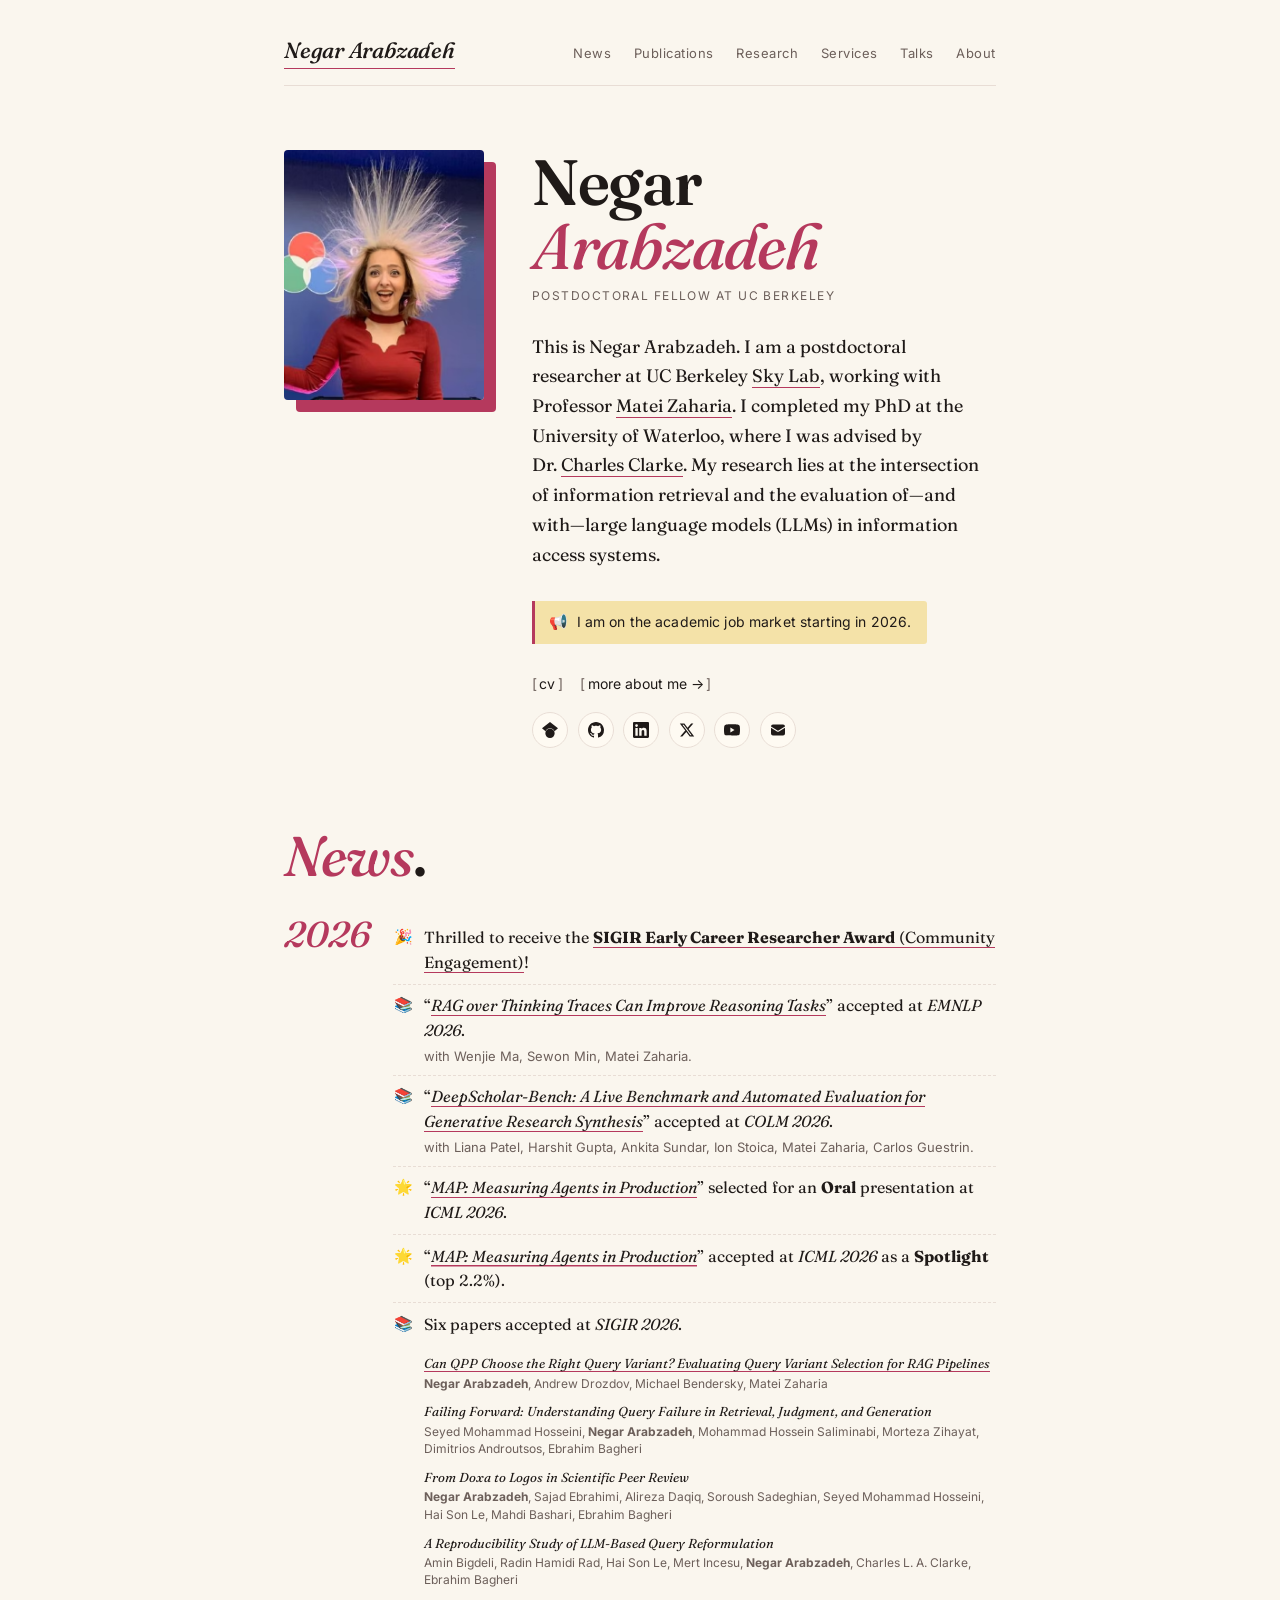
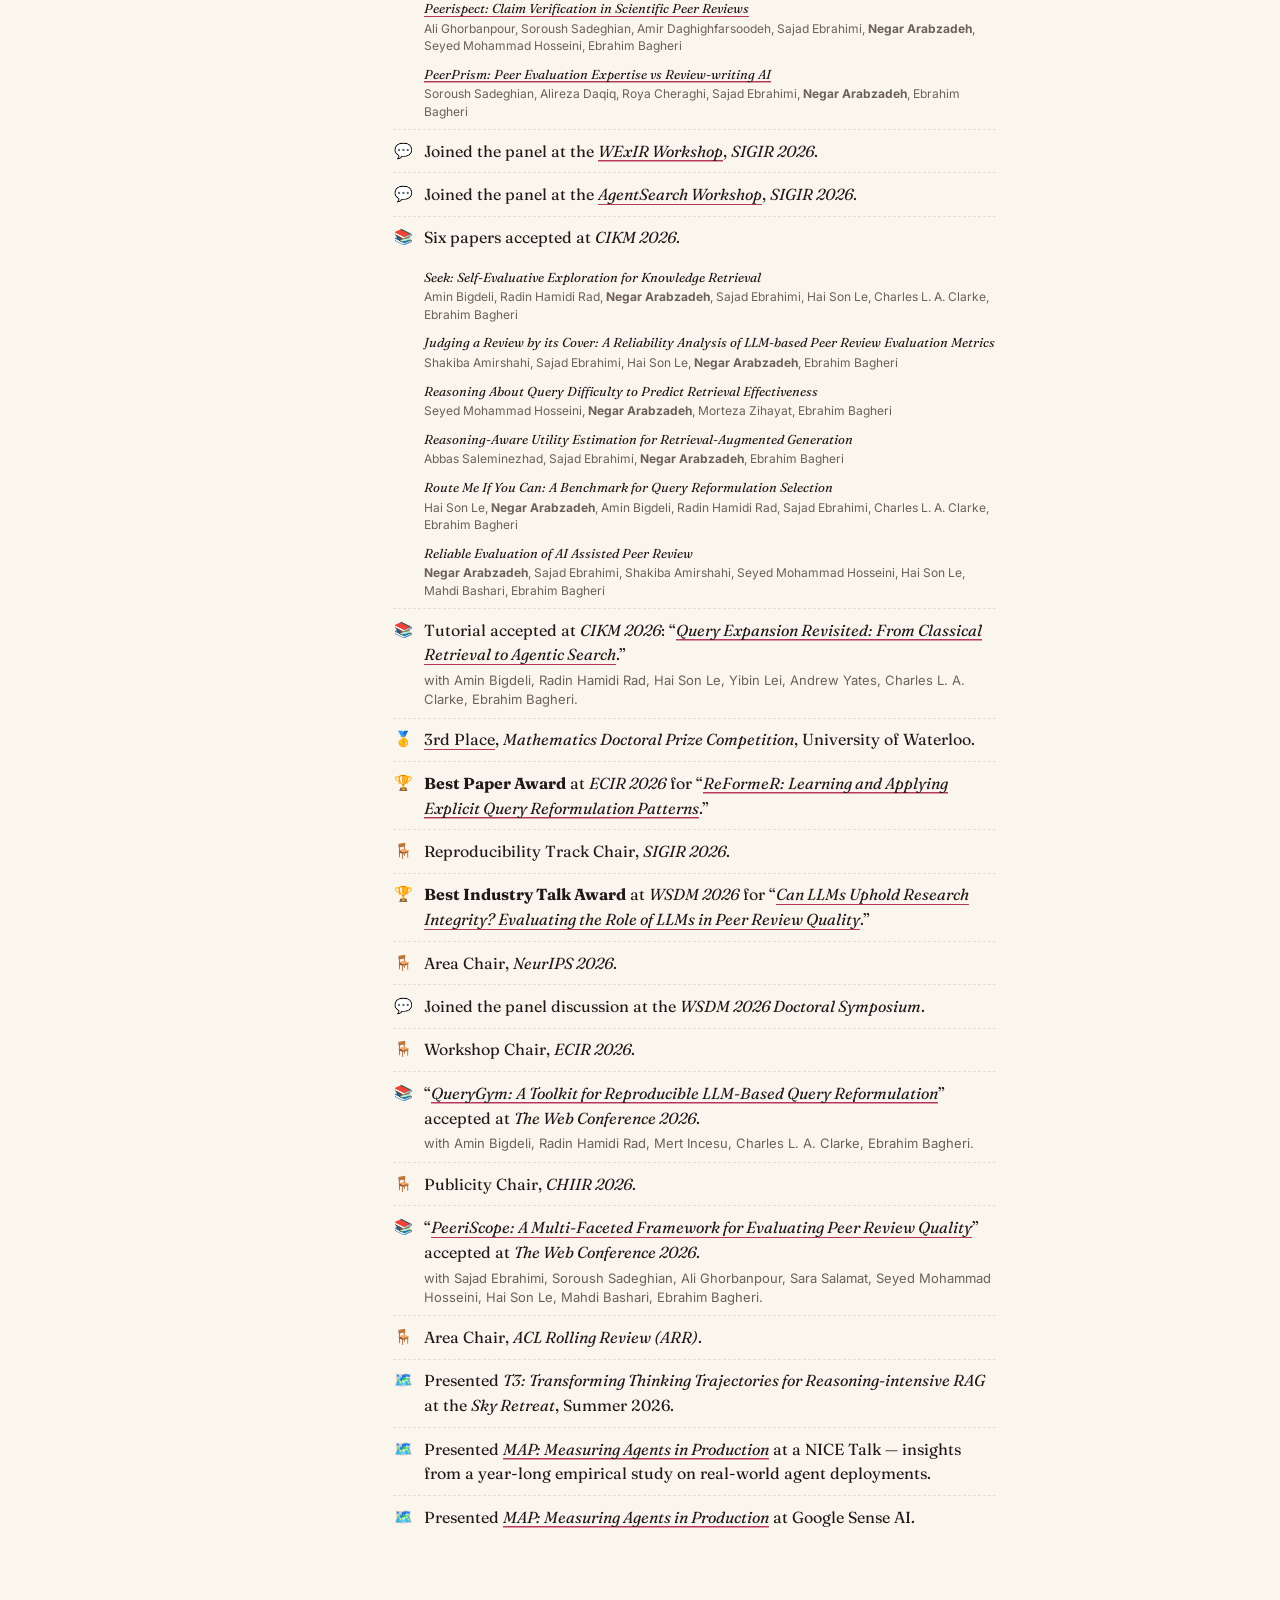
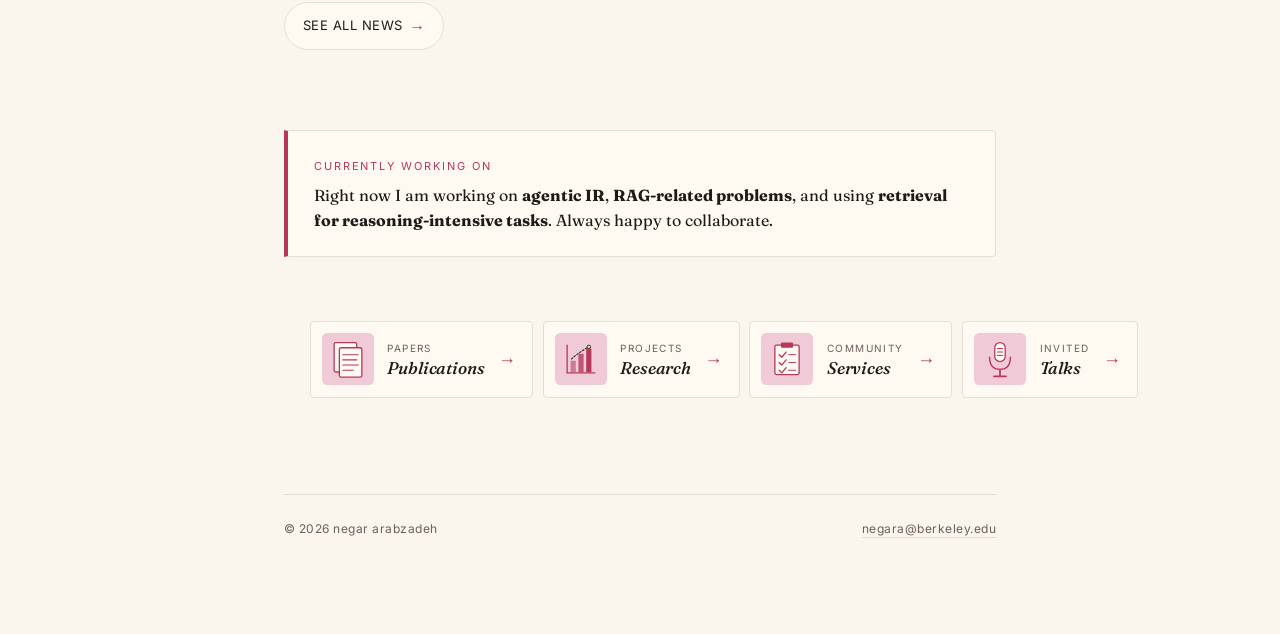
==== index.html @ dfce5819 "Reorder news, expand SIGIR/CIKM paper lists, and update publications. Co-authored-by: Cursor <cursor" ====
<!doctype html>
<html lang="en">
<head>
  <meta charset="utf-8">
  <meta name="viewport" content="width=device-width, initial-scale=1">
  <title>Negar Arabzadeh</title>
  <meta name="description" content="Negar Arabzadeh — postdoctoral researcher at UC Berkeley working on information retrieval and the evaluation of large language models.">
  <meta name="author" content="Negar Arabzadeh">

  <link rel="icon" href="assets/favicon.svg" type="image/svg+xml">
  <link rel="stylesheet" href="assets/styles.css">

  <link rel="preconnect" href="https://fonts.googleapis.com">
  <link rel="preconnect" href="https://fonts.gstatic.com" crossorigin>
  <link rel="stylesheet"
    href="https://fonts.googleapis.com/css2?family=Fraunces:ital,opsz,wght@0,9..144,400;0,9..144,500;0,9..144,600;0,9..144,700;1,9..144,400;1,9..144,500&family=Inter:wght@400;500;600&display=swap">
</head>
<body>
  <main class="page">

    <nav class="topnav">
      <a href="index.html" class="brand">Negar Arabzadeh</a>
      <ul>
        <li><a href="#news">News</a></li>
        <li><a href="publications.html">Publications</a></li>
        <li><a href="research-experience.html">Research</a></li>
        <li><a href="service.html">Services</a></li>
        <li><a href="talks.html">Talks</a></li>
        <li><a href="about.html">About</a></li>
      </ul>
    </nav>

    <header class="hero" id="top">
      <div class="portrait">
        <a href="about.html" class="portrait-link" aria-label="More about Negar Arabzadeh" title="more about me">
          <img src="assets/d24461_1d9ddfb284254b28b6d7ccd5a46abfc5~mv2.avif" alt="Negar Arabzadeh">
        </a>
      </div>

      <div class="intro">
        <h1>Negar <span class="accent">Arabzadeh</span></h1>
        <p class="subtitle">Postdoctoral Fellow at UC Berkeley</p>

        <p class="bio">
          This is Negar Arabzadeh. I am a postdoctoral researcher at
          UC Berkeley <a href="https://sky.cs.berkeley.edu/">Sky Lab</a>,
          working with Professor
          <a href="https://people.eecs.berkeley.edu/~matei/">Matei Zaharia</a>.
          I completed my PhD at the University of Waterloo, where I was
          advised by Dr.&nbsp;<a href="https://plg.uwaterloo.ca/~claclark/">Charles Clarke</a>.
          My research lies at the intersection of information retrieval
          and the evaluation of&mdash;and with&mdash;large language
          models (LLMs) in information access systems.
        </p>

        <p class="announce">
          <span class="announce-icon" aria-hidden="true">&#128226;</span>
          I am on the academic job market starting in 2026.
        </p>

        <ul class="link-row">
          <li><a href="assets/CV_Negar_arabzadeh_April_2026.pdf">cv</a></li>
          <li><a href="about.html">more about me &rarr;</a></li>
        </ul>

        <ul class="socials" aria-label="social links">
          <li><a href="https://scholar.google.co.in/citations?user=R_1o4RIAAAAJ&hl=en" aria-label="Google Scholar" title="Google Scholar">
            <svg viewBox="0 0 24 24" aria-hidden="true"><path d="M5.242 13.769L0 9.5 12 0l12 9.5-5.242 4.269C17.548 11.249 14.978 9.5 12 9.5c-2.977 0-5.548 1.748-6.758 4.269zM12 10a7 7 0 1 0 0 14 7 7 0 0 0 0-14z"/></svg>
          </a></li>
          <li><a href="https://github.com/Narabzad" aria-label="GitHub" title="GitHub">
            <svg viewBox="0 0 24 24" aria-hidden="true"><path d="M12 0C5.37 0 0 5.37 0 12c0 5.31 3.435 9.795 8.205 11.385.6.105.825-.255.825-.57 0-.285-.015-1.23-.015-2.235-3.015.555-3.795-.735-4.035-1.41-.135-.345-.72-1.41-1.23-1.695-.42-.225-1.02-.78-.015-.795.945-.015 1.62.87 1.845 1.23 1.08 1.815 2.805 1.305 3.495.99.105-.78.42-1.305.765-1.605-2.67-.3-5.46-1.335-5.46-5.925 0-1.305.465-2.385 1.23-3.225-.12-.3-.54-1.53.12-3.18 0 0 1.005-.315 3.3 1.23.96-.27 1.98-.405 3-.405s2.04.135 3 .405c2.295-1.56 3.3-1.23 3.3-1.23.66 1.65.24 2.88.12 3.18.765.84 1.23 1.905 1.23 3.225 0 4.605-2.805 5.625-5.475 5.925.435.375.81 1.095.81 2.22 0 1.605-.015 2.895-.015 3.3 0 .315.225.69.825.57A12.02 12.02 0 0024 12c0-6.63-5.37-12-12-12z"/></svg>
          </a></li>
          <li><a href="https://www.linkedin.com/in/n-arabzadeh/" aria-label="LinkedIn" title="LinkedIn">
            <svg viewBox="0 0 24 24" aria-hidden="true"><path d="M20.447 20.452h-3.554v-5.569c0-1.328-.027-3.037-1.852-3.037-1.853 0-2.136 1.445-2.136 2.939v5.667H9.351V9h3.414v1.561h.046c.477-.9 1.637-1.85 3.37-1.85 3.601 0 4.267 2.37 4.267 5.455v6.286zM5.337 7.433a2.062 2.062 0 1 1 0-4.124 2.062 2.062 0 0 1 0 4.124zM7.119 20.452H3.555V9h3.564v11.452zM22.225 0H1.771C.792 0 0 .774 0 1.729v20.542C0 23.227.792 24 1.771 24h20.451C23.2 24 24 23.227 24 22.271V1.729C24 .774 23.2 0 22.222 0h.003z"/></svg>
          </a></li>
          <li><a href="https://x.com/negarempr" aria-label="X (Twitter)" title="X / Twitter">
            <svg viewBox="0 0 24 24" aria-hidden="true"><path d="M18.244 2.25h3.308l-7.227 8.26 8.502 11.24H16.17l-5.214-6.817L4.99 21.75H1.68l7.73-8.835L1.254 2.25H8.08l4.713 6.231zm-1.161 17.52h1.833L7.084 4.126H5.117z"/></svg>
          </a></li>
          <li><a href="https://www.youtube.com/channel/UCVXj4p93ySdp5lsR_uaJHqQ/videos" aria-label="YouTube" title="YouTube">
            <svg viewBox="0 0 24 24" aria-hidden="true"><path d="M23.498 6.186a3.016 3.016 0 0 0-2.122-2.136C19.505 3.545 12 3.545 12 3.545s-7.505 0-9.377.505A3.017 3.017 0 0 0 .502 6.186C0 8.07 0 12 0 12s0 3.93.502 5.814a3.016 3.016 0 0 0 2.122 2.136c1.871.505 9.376.505 9.376.505s7.505 0 9.377-.505a3.015 3.015 0 0 0 2.122-2.136C24 15.93 24 12 24 12s0-3.93-.502-5.814zM9.545 15.568V8.432L15.818 12l-6.273 3.568z"/></svg>
          </a></li>
          <li><a href="mailto:negara@berkeley.edu" aria-label="Email" title="Email">
            <svg viewBox="0 0 24 24" aria-hidden="true"><path d="M1.5 8.67v8.58a3 3 0 0 0 3 3h15a3 3 0 0 0 3-3V8.67l-8.928 5.493a3 3 0 0 1-3.144 0L1.5 8.67ZM22.5 6.908V6.75a3 3 0 0 0-3-3h-15a3 3 0 0 0-3 3v.158l9.714 5.978a1.5 1.5 0 0 0 1.572 0L22.5 6.908Z"/></svg>
          </a></li>
        </ul>
      </div>
    </header>

    <!-- ======================== NEWS ======================== -->
    <section class="section" id="news">

      <h1 style="font-size: clamp(40px, 6vw, 56px); margin: 0 0 2rem;">
        <span class="accent">News</span>.
      </h1>

      <section class="news-year">
        <h2 class="year">2026</h2>
        <ul class="news-items">
          <li><span class="emoji">&#127881;</span>
            <div>
              <p>Thrilled to receive the <a href="https://cs.uwaterloo.ca/news/negar-arabzadeh-wins-acm-sigir-community-engagement-award"><strong>SIGIR Early Career Researcher Award</strong> (Community Engagement)</a>!</p>
            </div>
          </li>
          <li><span class="emoji">&#128218;</span>
            <div>
              <p>&ldquo;<a href="https://arxiv.org/abs/2605.03344"><em>RAG over Thinking Traces Can Improve Reasoning Tasks</em></a>&rdquo; accepted at <em>EMNLP 2026</em>.</p>
              <p class="meta">with Wenjie Ma, Sewon Min, Matei Zaharia.</p>
            </div>
          </li>
          <li><span class="emoji">&#128218;</span>
            <div>
              <p>&ldquo;<a href="https://arxiv.org/abs/2508.20033"><em>DeepScholar-Bench: A Live Benchmark and Automated Evaluation for Generative Research Synthesis</em></a>&rdquo; accepted at <em>COLM 2026</em>.</p>
              <p class="meta">with Liana Patel, Harshit Gupta, Ankita Sundar, Ion Stoica, Matei Zaharia, Carlos Guestrin.</p>
            </div>
          </li>
          <li><span class="emoji">&#127775;</span>
            <div>
              <p>&ldquo;<a href="https://arxiv.org/html/2512.04123v1"><em>MAP: Measuring Agents in Production</em></a>&rdquo; selected for an <strong>Oral</strong> presentation at <em>ICML 2026</em>.</p>
            </div>
          </li>
          <li><span class="emoji">&#127775;</span>
            <div>
              <p>&ldquo;<a href="https://arxiv.org/html/2512.04123v1"><em>MAP: Measuring Agents in Production</em></a>&rdquo; accepted at <em>ICML 2026</em> as a <strong>Spotlight</strong> (top 2.2%).</p>
            </div>
          </li>
          <li><span class="emoji">&#128218;</span>
            <div>
              <p>Six papers accepted at <em>SIGIR 2026</em>.</p>
              <ul class="news-paper-list">
                <li>
                  <p class="meta"><a href="https://arxiv.org/pdf/2604.22661"><em>Can QPP Choose the Right Query Variant? Evaluating Query Variant Selection for RAG Pipelines</em></a></p>
                  <p class="meta authors"><strong>Negar Arabzadeh</strong>, Andrew Drozdov, Michael Bendersky, Matei Zaharia</p>
                </li>
                <li>
                  <p class="meta"><em>Failing Forward: Understanding Query Failure in Retrieval, Judgment, and Generation</em></p>
                  <p class="meta authors">Seyed Mohammad Hosseini, <strong>Negar Arabzadeh</strong>, Mohammad Hossein Saliminabi, Morteza Zihayat, Dimitrios Androutsos, Ebrahim Bagheri</p>
                </li>
                <li>
                  <p class="meta"><em>From Doxa to Logos in Scientific Peer Review</em></p>
                  <p class="meta authors"><strong>Negar Arabzadeh</strong>, Sajad Ebrahimi, Alireza Daqiq, Soroush Sadeghian, Seyed Mohammad Hosseini, Hai Son Le, Mahdi Bashari, Ebrahim Bagheri</p>
                </li>
                <li>
                  <p class="meta"><em>A Reproducibility Study of LLM-Based Query Reformulation</em></p>
                  <p class="meta authors">Amin Bigdeli, Radin Hamidi Rad, Hai Son Le, Mert Incesu, <strong>Negar Arabzadeh</strong>, Charles L.&nbsp;A. Clarke, Ebrahim Bagheri</p>
                </li>
                <li>
                  <p class="meta"><a href="https://arxiv.org/abs/2604.17667"><em>Peerispect: Claim Verification in Scientific Peer Reviews</em></a></p>
                  <p class="meta authors">Ali Ghorbanpour, Soroush Sadeghian, Amir Daghighfarsoodeh, Sajad Ebrahimi, <strong>Negar Arabzadeh</strong>, Seyed Mohammad Hosseini, Ebrahim Bagheri</p>
                </li>
                <li>
                  <p class="meta"><a href="https://arxiv.org/abs/2604.14513"><em>PeerPrism: Peer Evaluation Expertise vs Review-writing AI</em></a></p>
                  <p class="meta authors">Soroush Sadeghian, Alireza Daqiq, Roya Cheraghi, Sajad Ebrahimi, <strong>Negar Arabzadeh</strong>, Ebrahim Bagheri</p>
                </li>
              </ul>
            </div>
          </li>
          <li><span class="emoji">&#128172;</span>
            <div>
              <p>Joined the panel at the <a href="https://xirworkshop.github.io/"><em>WExIR Workshop</em></a>, <em>SIGIR 2026</em>.</p>
            </div>
          </li>
          <li><span class="emoji">&#128172;</span>
            <div>
              <p>Joined the panel at the <a href="https://agent-search.github.io/agentsearch-sigir26/"><em>AgentSearch Workshop</em></a>, <em>SIGIR 2026</em>.</p>
            </div>
          </li>
          <li><span class="emoji">&#128218;</span>
            <div>
              <p>Six papers accepted at <em>CIKM 2026</em>.</p>
              <ul class="news-paper-list">
                <li>
                  <p class="meta"><em>Seek: Self-Evaluative Exploration for Knowledge Retrieval</em></p>
                  <p class="meta authors">Amin Bigdeli, Radin Hamidi Rad, <strong>Negar Arabzadeh</strong>, Sajad Ebrahimi, Hai Son Le, Charles L.&nbsp;A. Clarke, Ebrahim Bagheri</p>
                </li>
                <li>
                  <p class="meta"><em>Judging a Review by its Cover: A Reliability Analysis of LLM-based Peer Review Evaluation Metrics</em></p>
                  <p class="meta authors">Shakiba Amirshahi, Sajad Ebrahimi, Hai Son Le, <strong>Negar Arabzadeh</strong>, Ebrahim Bagheri</p>
                </li>
                <li>
                  <p class="meta"><em>Reasoning About Query Difficulty to Predict Retrieval Effectiveness</em></p>
                  <p class="meta authors">Seyed Mohammad Hosseini, <strong>Negar Arabzadeh</strong>, Morteza Zihayat, Ebrahim Bagheri</p>
                </li>
                <li>
                  <p class="meta"><em>Reasoning-Aware Utility Estimation for Retrieval-Augmented Generation</em></p>
                  <p class="meta authors">Abbas Saleminezhad, Sajad Ebrahimi, <strong>Negar Arabzadeh</strong>, Ebrahim Bagheri</p>
                </li>
                <li>
                  <p class="meta"><em>Route Me If You Can: A Benchmark for Query Reformulation Selection</em></p>
                  <p class="meta authors">Hai Son Le, <strong>Negar Arabzadeh</strong>, Amin Bigdeli, Radin Hamidi Rad, Sajad Ebrahimi, Charles L.&nbsp;A. Clarke, Ebrahim Bagheri</p>
                </li>
                <li>
                  <p class="meta"><em>Reliable Evaluation of AI Assisted Peer Review</em></p>
                  <p class="meta authors"><strong>Negar Arabzadeh</strong>, Sajad Ebrahimi, Shakiba Amirshahi, Seyed Mohammad Hosseini, Hai Son Le, Mahdi Bashari, Ebrahim Bagheri</p>
                </li>
              </ul>
            </div>
          </li>
          <li><span class="emoji">&#128218;</span>
            <div>
              <p>Tutorial accepted at <em>CIKM 2026</em>: &ldquo;<a href="https://cikm2026.diag.uniroma1.it/accepted-tutorials/"><em>Query Expansion Revisited: From Classical Retrieval to Agentic Search</em></a>.&rdquo;</p>
              <p class="meta">with Amin Bigdeli, Radin Hamidi Rad, Hai Son Le, Yibin Lei, Andrew Yates, Charles L.&nbsp;A. Clarke, Ebrahim Bagheri.</p>
            </div>
          </li>
          <li><span class="emoji">&#129351;</span>
            <div>
              <p><a href="https://cs.uwaterloo.ca/news/computer-science-students-win-prestigious-faculty">3rd Place</a>, <em>Mathematics Doctoral Prize Competition</em>, University of Waterloo.</p>
            </div>
          </li>
          <li><span class="emoji">&#127942;</span>
            <div>
              <p><strong>Best Paper Award</strong> at <em>ECIR 2026</em> for &ldquo;<a href="https://dl.acm.org/doi/10.1007/978-3-032-21300-6_30"><em>ReFormeR: Learning and Applying Explicit Query Reformulation Patterns</em></a>.&rdquo;</p>
            </div>
          </li>
          <li><span class="emoji">&#129681;</span>
            <div><p>Reproducibility Track Chair, <em>SIGIR 2026</em>.</p></div>
          </li>
          <li><span class="emoji">&#127942;</span>
            <div>
              <p><strong>Best Industry Talk Award</strong> at <em>WSDM 2026</em> for &ldquo;<a href="https://dl.acm.org/doi/pdf/10.1145/3773966.3784970"><em>Can LLMs Uphold Research Integrity? Evaluating the Role of LLMs in Peer Review Quality</em></a>.&rdquo;</p>
            </div>
          </li>
          <li><span class="emoji">&#129681;</span>
            <div><p>Area Chair, <em>NeurIPS 2026</em>.</p></div>
          </li>
          <li><span class="emoji">&#128172;</span>
            <div>
              <p>Joined the panel discussion at the <em>WSDM 2026 Doctoral Symposium</em>.</p>
            </div>
          </li>
          <li><span class="emoji">&#129681;</span>
            <div><p>Workshop Chair, <em>ECIR 2026</em>.</p></div>
          </li>
          <li><span class="emoji">&#128218;</span>
            <div>
              <p>&ldquo;<a href="https://arxiv.org/pdf/2511.15996"><em>QueryGym: A Toolkit for Reproducible LLM-Based Query Reformulation</em></a>&rdquo; accepted at <em>The Web Conference 2026</em>.</p>
              <p class="meta">with Amin Bigdeli, Radin Hamidi Rad, Mert Incesu, Charles L.&nbsp;A. Clarke, Ebrahim Bagheri.</p>
            </div>
          </li>
          <li><span class="emoji">&#129681;</span>
            <div><p>Publicity Chair, <em>CHIIR 2026</em>.</p></div>
          </li>
          <li><span class="emoji">&#128218;</span>
            <div>
              <p>&ldquo;<a href="https://ls3.rnet.torontomu.ca/wp-content/uploads/2026/01/peeriscope.pdf"><em>PeeriScope: A Multi-Faceted Framework for Evaluating Peer Review Quality</em></a>&rdquo; accepted at <em>The Web Conference 2026</em>.</p>
              <p class="meta">with Sajad Ebrahimi, Soroush Sadeghian, Ali Ghorbanpour, Sara Salamat, Seyed Mohammad Hosseini, Hai Son Le, Mahdi Bashari, Ebrahim Bagheri.</p>
            </div>
          </li>
          <li><span class="emoji">&#129681;</span>
            <div><p>Area Chair, <em>ACL Rolling Review (ARR)</em>.</p></div>
          </li>
          <li><span class="emoji">&#128506;&#65039;</span>
            <div><p>Presented <em>T3: Transforming Thinking Trajectories for Reasoning-intensive RAG</em> at the <em>Sky Retreat</em>, Summer 2026.</p></div>
          </li>
          <li><span class="emoji">&#128506;&#65039;</span>
            <div><p>Presented <a href="https://arxiv.org/html/2512.04123v1"><em>MAP: Measuring Agents in Production</em></a> at a NICE Talk &mdash; insights from a year-long empirical study on real-world agent deployments.</p></div>
          </li>
          <li><span class="emoji">&#128506;&#65039;</span>
            <div><p>Presented <a href="https://arxiv.org/html/2512.04123v1"><em>MAP: Measuring Agents in Production</em></a> at Google Sense AI.</p></div>
          </li>
        </ul>
      </section>

      <a href="news.html" class="more-link">see all news</a>
    </section>

    <!-- ======================== COLLAB CALLOUT ======================== -->
    <section class="collab">
      <span class="collab-eyebrow">currently working on</span>
      <p>
        Right now I am working on <strong>agentic IR</strong>,
        <strong>RAG-related problems</strong>, and using
        <strong>retrieval for reasoning-intensive tasks</strong>.
        Always happy to collaborate.
      </p>
    </section>

    <!-- ======================== BANNER CARDS ======================== -->
    <section class="cards-banner">
      <a href="publications.html" class="card">
        <span class="card-art" aria-hidden="true">
          <svg viewBox="0 0 60 60" fill="none">
            <rect width="60" height="60" rx="6" fill="#f0cad6"/>
            <rect x="14" y="11" width="26" height="34" rx="2" fill="#fefaf2" stroke="#b5395d" stroke-width="1.5"/>
            <rect x="20" y="17" width="26" height="34" rx="2" fill="#fefaf2" stroke="#b5395d" stroke-width="1.5"/>
            <line x1="24" y1="25" x2="42" y2="25" stroke="#b5395d" stroke-width="1.2" stroke-linecap="round"/>
            <line x1="24" y1="31" x2="40" y2="31" stroke="#b5395d" stroke-width="1.2" stroke-linecap="round"/>
            <line x1="24" y1="37" x2="42" y2="37" stroke="#b5395d" stroke-width="1.2" stroke-linecap="round"/>
            <line x1="24" y1="43" x2="36" y2="43" stroke="#b5395d" stroke-width="1.2" stroke-linecap="round"/>
          </svg>
        </span>
        <span class="card-eyebrow">papers</span>
        <h3>Publications</h3>
        <span class="card-arrow" aria-hidden="true">&rarr;</span>
      </a>

      <a href="research-experience.html" class="card">
        <span class="card-art" aria-hidden="true">
          <svg viewBox="0 0 60 60" fill="none">
            <rect width="60" height="60" rx="6" fill="#f0cad6"/>
            <line x1="14" y1="46" x2="46" y2="46" stroke="#b5395d" stroke-width="1.5" stroke-linecap="round"/>
            <line x1="14" y1="46" x2="14" y2="14" stroke="#b5395d" stroke-width="1.5" stroke-linecap="round"/>
            <rect x="18" y="32" width="6" height="13" fill="#b5395d" opacity="0.55"/>
            <rect x="27" y="24" width="6" height="21" fill="#b5395d" opacity="0.8"/>
            <rect x="36" y="18" width="6" height="27" fill="#b5395d"/>
            <path d="M19 30 Q28 22 39 16" stroke="#1f1a18" stroke-width="1.2" fill="none" stroke-linecap="round" stroke-dasharray="2 2"/>
            <circle cx="39" cy="16" r="2" fill="#f4e2a8" stroke="#1f1a18" stroke-width="1"/>
          </svg>
        </span>
        <span class="card-eyebrow">projects</span>
        <h3>Research</h3>
        <span class="card-arrow" aria-hidden="true">&rarr;</span>
      </a>

      <a href="service.html" class="card">
        <span class="card-art" aria-hidden="true">
          <svg viewBox="0 0 60 60" fill="none">
            <rect width="60" height="60" rx="6" fill="#f0cad6"/>
            <rect x="16" y="14" width="28" height="34" rx="2" fill="#fefaf2" stroke="#b5395d" stroke-width="1.5"/>
            <rect x="23" y="11" width="14" height="6" rx="1.5" fill="#b5395d"/>
            <path d="M21 25 L24 28 L29 22" stroke="#b5395d" stroke-width="1.5" stroke-linecap="round" stroke-linejoin="round" fill="none"/>
            <line x1="32" y1="25" x2="40" y2="25" stroke="#b5395d" stroke-width="1.1" stroke-linecap="round"/>
            <path d="M21 34 L24 37 L29 31" stroke="#b5395d" stroke-width="1.5" stroke-linecap="round" stroke-linejoin="round" fill="none"/>
            <line x1="32" y1="34" x2="40" y2="34" stroke="#b5395d" stroke-width="1.1" stroke-linecap="round"/>
            <path d="M21 43 L24 46 L29 40" stroke="#b5395d" stroke-width="1.5" stroke-linecap="round" stroke-linejoin="round" fill="none"/>
            <line x1="32" y1="43" x2="40" y2="43" stroke="#b5395d" stroke-width="1.1" stroke-linecap="round"/>
          </svg>
        </span>
        <span class="card-eyebrow">community</span>
        <h3>Services</h3>
        <span class="card-arrow" aria-hidden="true">&rarr;</span>
      </a>

      <a href="talks.html" class="card">
        <span class="card-art" aria-hidden="true">
          <svg viewBox="0 0 60 60" fill="none">
            <rect width="60" height="60" rx="6" fill="#f0cad6"/>
            <rect x="24" y="11" width="12" height="22" rx="6" fill="#fefaf2" stroke="#b5395d" stroke-width="1.5"/>
            <line x1="27" y1="18" x2="33" y2="18" stroke="#b5395d" stroke-width="1.2" stroke-linecap="round"/>
            <line x1="27" y1="22" x2="33" y2="22" stroke="#b5395d" stroke-width="1.2" stroke-linecap="round"/>
            <line x1="27" y1="26" x2="33" y2="26" stroke="#b5395d" stroke-width="1.2" stroke-linecap="round"/>
            <path d="M18 28 Q18 42 30 42 Q42 42 42 28" fill="none" stroke="#b5395d" stroke-width="1.6" stroke-linecap="round"/>
            <line x1="30" y1="42" x2="30" y2="50" stroke="#b5395d" stroke-width="2" stroke-linecap="round"/>
            <line x1="23" y1="50" x2="37" y2="50" stroke="#b5395d" stroke-width="2" stroke-linecap="round"/>
          </svg>
        </span>
        <span class="card-eyebrow">invited</span>
        <h3>Talks</h3>
        <span class="card-arrow" aria-hidden="true">&rarr;</span>
      </a>
    </section>

    <footer class="foot">
      <span>&copy; 2026 negar arabzadeh</span>
      <span><a href="mailto:negara@berkeley.edu">negara@berkeley.edu</a></span>
    </footer>

  </main>
</body>
</html>
---- assets/styles.css ----
/* -----------------------------------------------------------------
   negara.me — personal site
   tweak the variables in :root to change the whole look at once
   ----------------------------------------------------------------- */

:root {
  --bg: #faf6ee;            /* ivory */
  --paper: #fefaf2;         /* lighter ivory card surface */
  --ink: #1f1a18;           /* warm near-black */
  --muted: #6c5f5a;         /* secondary text, warm taupe */
  --rule: #e8ddd5;          /* hairline, soft blush-beige */
  --accent: #b5395d;        /* rose burgundy, brighter */
  --accent-soft: #f0cad6;   /* light blush */
  --highlight: #f4e2a8;     /* mustard / antique gold for marker highlight */

  --serif: "Fraunces", "Iowan Old Style", "Hoefler Text", Georgia, serif;
  --sans: "Inter", system-ui, -apple-system, "Segoe UI", sans-serif;

  --max: 760px;
  --max-wide: 920px;
}

* { box-sizing: border-box; }

html { scroll-behavior: smooth; }

body {
  margin: 0;
  background: var(--bg);
  color: var(--ink);
  font-family: var(--serif);
  font-size: 18px;
  line-height: 1.65;
  -webkit-font-smoothing: antialiased;
  text-rendering: optimizeLegibility;
  font-feature-settings: "kern", "liga", "onum";
}

::selection {
  background: var(--highlight);
  color: var(--ink);
}

.page {
  max-width: var(--max);
  margin: 0 auto;
  padding: 2rem 1.5rem 6rem;
}
.page--wide { max-width: var(--max-wide); }

/* -------- top nav -------- */
.topnav {
  display: flex;
  justify-content: space-between;
  align-items: baseline;
  padding-bottom: 1rem;
  margin-bottom: 4rem;
  border-bottom: 1px solid var(--rule);
}
.topnav .brand {
  font-family: var(--serif);
  font-style: italic;
  font-weight: 500;
  font-size: 22px;
  text-decoration: none;
  color: var(--ink);
  letter-spacing: -0.01em;
}
.topnav .brand:hover { color: var(--accent); }
.topnav ul {
  list-style: none;
  display: flex;
  flex-wrap: wrap;
  gap: 1.4rem;
  margin: 0;
  padding: 0;
  font-family: var(--sans);
  font-size: 13px;
  letter-spacing: 0.04em;
}
.topnav ul a {
  color: var(--muted);
  text-decoration: none;
  background: none;
  position: relative;
  padding-bottom: 2px;
}
.topnav ul a:hover { color: var(--accent); }
.topnav ul a::after {
  content: "";
  position: absolute;
  left: 0; right: 0; bottom: 0;
  height: 1.5px;
  background: var(--accent);
  transform: scaleX(0);
  transform-origin: left center;
  transition: transform 0.25s ease;
}
.topnav ul a:hover::after { transform: scaleX(1); }

/* -------- inline link style (default) -------- */
main a {
  color: var(--ink);
  text-decoration: none;
  background-image: linear-gradient(var(--accent), var(--accent));
  background-position: 0 100%;
  background-repeat: no-repeat;
  background-size: 100% 1.5px;
  transition: background-size 0.2s ease, color 0.2s ease;
  padding-bottom: 1px;
}
main a:hover {
  color: var(--accent);
  background-size: 100% 100%;
  background-image: linear-gradient(var(--accent-soft), var(--accent-soft));
  color: var(--ink);
}

/* -------- hero -------- */
.hero {
  display: grid;
  grid-template-columns: 200px 1fr;
  gap: 3rem;
  align-items: start;
  margin-bottom: 5rem;
}
@media (max-width: 640px) {
  .hero { grid-template-columns: 1fr; gap: 2rem; }
}

.portrait {
  position: relative;
  width: 200px;
  aspect-ratio: 4 / 5;
}
.portrait::before {
  content: "";
  position: absolute;
  inset: 12px -12px -12px 12px;
  background: var(--accent);
  border-radius: 4px;
  z-index: 0;
  transition: transform 0.3s ease;
}
.portrait:hover::before {
  transform: translate(4px, 4px);
}
.portrait-link,
.portrait-link:hover {
  position: relative;
  z-index: 1;
  display: block;
  width: 100%;
  height: 100%;
  border-radius: 4px;
  background-image: none;
  padding-bottom: 0;
}
.portrait img {
  position: relative;
  z-index: 1;
  width: 100%;
  height: 100%;
  object-fit: cover;
  border-radius: 4px;
  display: block;
  background: var(--accent-soft);
}
.portrait--placeholder {
  position: relative;
  z-index: 1;
  width: 100%;
  height: 100%;
  border-radius: 4px;
  background: var(--accent-soft);
  display: flex;
  align-items: center;
  justify-content: center;
  font-family: var(--serif);
  font-style: italic;
  font-size: 56px;
  color: var(--accent);
}

.intro .hello {
  font-family: var(--sans);
  font-size: 12px;
  text-transform: uppercase;
  letter-spacing: 0.18em;
  color: var(--muted);
  margin: 0 0 0.6rem;
}

h1 {
  font-family: var(--serif);
  font-weight: 600;
  font-size: clamp(40px, 6.5vw, 64px);
  line-height: 1;
  letter-spacing: -0.02em;
  margin: 0 0 0.5rem;
}
h1 .accent {
  font-style: italic;
  font-weight: 500;
  color: var(--accent);
}

.subtitle {
  font-family: var(--sans);
  font-size: 12px;
  text-transform: uppercase;
  letter-spacing: 0.12em;
  color: var(--muted);
  margin: 0 0 1.6rem;
}

.bio {
  margin: 0 0 1rem;
  max-width: 60ch;
  font-size: 18px;
}

.currently {
  display: inline-flex;
  align-items: center;
  gap: 0.55rem;
  font-style: italic;
  color: var(--muted);
  font-size: 16px;
  margin-top: 0.25rem;
}
.dot {
  width: 8px;
  height: 8px;
  border-radius: 50%;
  background: var(--accent);
  display: inline-block;
  animation: pulse 1.8s ease-in-out infinite;
}
@keyframes pulse {
  0%, 100% { opacity: 1; transform: scale(1); }
  50%      { opacity: 0.35; transform: scale(0.85); }
}

/* link row in hero — bracketed */
.link-row {
  list-style: none;
  display: flex;
  flex-wrap: wrap;
  gap: 0.4rem 1.1rem;
  margin: 1.8rem 0 0;
  padding: 0;
  font-family: var(--sans);
  font-size: 14px;
}
.link-row a {
  background: none !important;
  color: var(--ink);
  display: inline-flex;
  align-items: baseline;
  gap: 0.15rem;
  transition: color 0.15s ease;
}
.link-row a::before { content: "["; color: var(--muted); }
.link-row a::after  { content: "]"; color: var(--muted); }
.link-row a:hover { color: var(--accent); }
.link-row a:hover::before,
.link-row a:hover::after { color: var(--accent); }

/* -------- sections -------- */
.section { margin: 5rem 0; }

.section-head {
  display: flex;
  align-items: baseline;
  gap: 1rem;
  margin-bottom: 1.8rem;
  padding-bottom: 0.6rem;
  border-bottom: 1px solid var(--rule);
}
.section-head .num {
  font-family: var(--sans);
  font-size: 11px;
  letter-spacing: 0.2em;
  color: var(--muted);
  text-transform: uppercase;
}
.section-head .section-mark {
  display: inline-flex;
  align-items: center;
  justify-content: center;
  width: 36px;
  height: 36px;
  background: var(--accent);
  color: var(--bg);
  border-radius: 50%;
  font-family: var(--serif);
  font-style: italic;
  font-weight: 600;
  font-size: 20px;
  line-height: 1;
  flex-shrink: 0;
  letter-spacing: 0;
  padding-bottom: 2px;
}
.section-head .section-mark-img {
  width: 40px;
  height: 40px;
  object-fit: contain;
  flex-shrink: 0;
}
.section-head h2 {
  margin: 0;
  font-family: var(--serif);
  font-style: italic;
  font-weight: 500;
  font-size: 30px;
  letter-spacing: -0.01em;
}
.section-head .aside {
  margin-left: auto;
  font-family: var(--sans);
  font-size: 12px;
  letter-spacing: 0.06em;
  color: var(--muted);
}

/* -------- news (year-grouped, like publications but smaller year) -------- */
.news-year {
  display: grid;
  grid-template-columns: 80px 1fr;
  gap: 1.8rem;
  margin-bottom: 2.5rem;
  align-items: start;
}
.news-year .year {
  font-family: var(--serif);
  font-style: italic;
  font-weight: 500;
  font-size: 36px;
  line-height: 1;
  color: var(--accent);
  margin: 0;
  position: sticky;
  top: 1.5rem;
  align-self: start;
}
.news-year ul.news-items {
  list-style: none;
  margin: 0;
  padding: 0;
}
.news-year ul.news-items > li {
  display: grid;
  grid-template-columns: 22px 1fr;
  gap: 0.55rem;
  padding: 0.55rem 0;
  border-bottom: 1px dashed var(--rule);
  align-items: start;
}
.news-year ul.news-items > li:last-child { border-bottom: 0; }
.news-year .emoji {
  font-size: 15px;
  line-height: 1.6;
  text-align: center;
  user-select: none;
}
.news-year p {
  margin: 0;
  line-height: 1.55;
  font-size: 16px;
}
.news-year .meta {
  margin-top: 0.25rem !important;
  font-size: 13px;
  color: var(--muted);
  font-family: var(--sans);
  line-height: 1.45;
}
.news-year .meta em {
  font-family: var(--serif);
  font-style: italic;
  color: var(--ink);
}
.news-year .news-paper-list {
  list-style: none;
  margin: 0.45rem 0 0;
  padding: 0;
}
.news-year .news-paper-list > li {
  padding: 0.4rem 0 0;
}
.news-year .news-paper-list .authors {
  margin-top: 0.1rem !important;
  font-size: 12px;
}
  font-family: var(--serif);
  color: var(--ink);
}

@media (max-width: 600px) {
  .news-year { grid-template-columns: 1fr; gap: 0.4rem; }
  .news-year .year { font-size: 28px; position: static; }
}

/* "see all news" link button */
.more-link {
  display: inline-flex;
  align-items: center;
  gap: 0.4rem;
  margin-top: 1.5rem;
  padding: 0.6rem 1.1rem;
  font-family: var(--sans);
  font-size: 13px;
  letter-spacing: 0.04em;
  text-transform: uppercase;
  color: var(--ink) !important;
  background: var(--paper) !important;
  background-image: none !important;
  border: 1px solid var(--rule);
  border-radius: 999px;
  transition: border-color 0.18s ease, color 0.18s ease, transform 0.18s ease;
}
.more-link:hover {
  border-color: var(--accent);
  color: var(--accent) !important;
  transform: translateX(2px);
}
.more-link::after {
  content: "\2192";
  font-family: var(--serif);
  color: var(--accent);
  font-size: 16px;
}

/* -------- announce callout (job market line) -------- */
.announce {
  display: inline-flex;
  align-items: baseline;
  gap: 0.55rem;
  margin: 1rem 0 0;
  padding: 0.55rem 1rem 0.55rem 0.85rem;
  background: var(--highlight);
  border-left: 3px solid var(--accent);
  font-family: var(--sans);
  font-size: 14px;
  color: var(--ink);
  border-radius: 0 3px 3px 0;
  letter-spacing: 0.01em;
}
.announce-icon { font-size: 15px; }

/* -------- page banner image (top of subpages) -------- */
.page-banner {
  position: relative;
  width: 100%;
  height: 220px;
  margin: 0 0 3rem;
  overflow: hidden;
  border-radius: 4px;
  background: var(--accent-soft);
}
.page-banner img,
.page-banner svg {
  width: 100%;
  height: 100%;
  object-fit: cover;
  display: block;
}
.page-banner::after {
  content: "";
  position: absolute;
  inset: 0;
  background: linear-gradient(180deg, transparent 60%, rgba(29,27,24,0.05) 100%);
  pointer-events: none;
}
@media (max-width: 600px) {
  .page-banner { height: 150px; }
}

/* -------- social icon row -------- */
.socials {
  list-style: none;
  display: flex;
  flex-wrap: wrap;
  gap: 0.6rem;
  margin: 1rem 0 0;
  padding: 0;
}
.socials a {
  display: inline-flex;
  align-items: center;
  justify-content: center;
  width: 36px;
  height: 36px;
  border: 1px solid var(--rule);
  border-radius: 50%;
  color: var(--ink) !important;
  background: var(--paper) !important;
  background-image: none !important;
  transition: transform 0.18s ease, border-color 0.18s ease, color 0.18s ease, background 0.18s ease;
}
.socials a:hover {
  border-color: var(--accent);
  color: var(--accent) !important;
  background: var(--bg) !important;
  transform: translateY(-2px);
}
.socials svg {
  width: 16px;
  height: 16px;
  fill: currentColor;
}

/* -------- collaboration callout -------- */
.collab {
  margin: 2.5rem 0;
  padding: 1.6rem 1.6rem 1.4rem;
  border: 1px solid var(--rule);
  border-left: 4px solid var(--accent);
  border-radius: 0 4px 4px 0;
  background: var(--paper);
}
.collab .collab-eyebrow {
  display: block;
  font-family: var(--sans);
  font-size: 11px;
  text-transform: uppercase;
  letter-spacing: 0.18em;
  color: var(--accent);
  margin-bottom: 0.5rem;
}
.collab h3 {
  font-family: var(--serif);
  font-style: italic;
  font-weight: 500;
  font-size: 24px;
  margin: 0 0 0.6rem;
}
.collab p {
  margin: 0;
  font-size: 16px;
  line-height: 1.6;
}

/* -------- publication tweaks: prominent venue -------- */
.pub-venue {
  display: inline-block;
  font-family: var(--sans);
  font-size: 11px;
  text-transform: uppercase;
  letter-spacing: 0.12em;
  color: var(--accent);
  background: var(--accent-soft);
  padding: 2px 9px;
  border-radius: 3px;
  margin-bottom: 0.45rem;
  font-weight: 600;
}
.pub-venue.is-best {
  background: var(--highlight);
  color: var(--ink);
}
.pub-list li.pub-item {
  padding: 1rem 0 1.2rem;
}
.pub-list li.pub-item .pub-title {
  font-size: 17px;
  margin-top: 0.1rem;
}

/* -------- research experience cards -------- */
.exp-list {
  list-style: none;
  margin: 0;
  padding: 0;
}
.exp-list > li {
  display: grid;
  grid-template-columns: 130px 1fr 70px;
  gap: 1.5rem;
  padding: 1.4rem 0;
  border-bottom: 1px dashed var(--rule);
  align-items: start;
}
.exp-list > li:last-child { border-bottom: 0; }
.exp-list .when {
  font-family: var(--sans);
  font-size: 12px;
  text-transform: uppercase;
  color: var(--muted);
  letter-spacing: 0.1em;
  padding-top: 0.4rem;
}
.exp-list .role {
  margin: 0;
  font-family: var(--serif);
  font-weight: 600;
  font-size: 19px;
}
.exp-list > li {
  grid-template-columns: 130px 1fr 96px;
}
.exp-list .exp-logo {
  width: 96px;
  height: 96px;
  object-fit: contain;
  border-radius: 8px;
  background: var(--paper);
  padding: 10px;
  border: 1px solid var(--rule);
  justify-self: end;
}
@media (max-width: 600px) {
  .exp-list > li { grid-template-columns: 1fr 80px; }
  .exp-list .when { grid-column: 1 / -1; padding-top: 0; }
  .exp-list > li > div:nth-child(2) { grid-column: 1; }
  .exp-list .exp-logo { grid-column: 2; width: 80px; height: 80px; }
}

/* -------- project themes + mini cards on projects.html -------- */
.theme-section {
  margin-bottom: 3rem;
}
.theme-section h2 {
  font-family: var(--serif);
  font-style: italic;
  font-weight: 500;
  font-size: 28px;
  color: var(--accent);
  letter-spacing: -0.01em;
  margin: 0 0 1.2rem;
  padding-bottom: 0.5rem;
  border-bottom: 1px solid var(--rule);
  line-height: 1.2;
}
.theme-empty {
  font-family: var(--serif);
  font-style: italic;
  color: var(--muted);
  font-size: 15px;
  padding: 1rem 0;
}

/* -------- mini project cards (grid view on projects.html) -------- */
.proj-grid {
  display: grid;
  grid-template-columns: repeat(auto-fit, minmax(280px, 1fr));
  gap: 1.4rem;
  list-style: none;
  margin: 0;
  padding: 0;
}
.proj-mini {
  display: flex;
  flex-direction: column;
  border: 1px solid var(--rule);
  border-radius: 6px;
  overflow: hidden;
  background: var(--paper) !important;
  background-image: none !important;
  color: var(--ink) !important;
  text-decoration: none;
  transition: transform 0.22s ease, box-shadow 0.22s ease, border-color 0.22s ease;
}
.proj-mini:hover {
  transform: translateY(-3px);
  box-shadow: 0 10px 22px rgba(29,27,24,0.08);
  border-color: var(--accent);
}
.proj-mini-img {
  width: 100%;
  aspect-ratio: 4 / 3;
  object-fit: contain;
  display: block;
  border-bottom: 1px solid var(--rule);
  background: var(--bg);
  padding: 12px;
}
.proj-mini-body {
  padding: 1rem 1.2rem 1.2rem;
  display: flex;
  flex-direction: column;
  flex: 1;
}
.proj-mini-meta {
  font-family: var(--sans);
  font-size: 11px;
  text-transform: uppercase;
  letter-spacing: 0.12em;
  color: var(--muted);
  margin: 0 0 0.35rem;
}
.proj-mini-title {
  font-family: var(--serif);
  font-style: italic;
  font-weight: 500;
  font-size: 22px;
  margin: 0 0 0.55rem;
  line-height: 1.2;
  letter-spacing: -0.01em;
}
.proj-mini:hover .proj-mini-title { color: var(--accent); }
.proj-mini-tldr {
  font-size: 14px;
  line-height: 1.55;
  margin: 0;
  color: var(--muted);
}
.proj-mini-arrow {
  margin-top: auto;
  padding-top: 0.8rem;
  font-family: var(--serif);
  font-style: italic;
  font-size: 14px;
  color: var(--accent);
  align-self: flex-end;
}

/* topic mini card with no image (placeholder pattern) */
.proj-mini--soon .proj-mini-img-placeholder {
  width: 100%;
  aspect-ratio: 4 / 3;
  display: block;
  background:
    linear-gradient(135deg, var(--accent-soft) 0%, var(--highlight) 100%);
  border-bottom: 1px solid var(--rule);
  position: relative;
}
.proj-mini--soon .proj-mini-img-placeholder::after {
  content: "more soon";
  position: absolute;
  inset: 0;
  display: flex;
  align-items: center;
  justify-content: center;
  font-family: var(--serif);
  font-style: italic;
  font-size: 18px;
  color: var(--accent);
  letter-spacing: 0.04em;
}
.exp-list .role .org {
  font-style: italic;
  font-weight: 500;
  color: var(--accent);
}
.exp-list .where {
  margin: 0.2rem 0 0.6rem;
  font-family: var(--sans);
  font-size: 12px;
  letter-spacing: 0.06em;
  color: var(--muted);
  text-transform: uppercase;
}
.exp-list .projects {
  margin: 0.5rem 0 0;
  padding-left: 1rem;
  list-style: square;
}
.exp-list .projects li {
  padding: 0.15rem 0;
  font-size: 15px;
}
.exp-list .projects li::marker { color: var(--accent); }
.exp-list .manager {
  margin: 0.5rem 0 0;
  font-size: 14px;
  color: var(--muted);
}
.exp-list .manager strong { color: var(--ink); font-weight: 600; }

@media (max-width: 600px) {
  .exp-list > li { grid-template-columns: 1fr; gap: 0.3rem; }
}

/* -------- service / awards -------- */
.svc-block { margin-bottom: 2.5rem; }
.svc-block h3 {
  margin: 0 0 0.9rem;
  font-family: var(--serif);
  font-style: italic;
  font-weight: 500;
  font-size: 28px;
  letter-spacing: -0.01em;
  color: var(--accent);
  border-bottom: 1px solid var(--rule);
  padding-bottom: 0.5rem;
  line-height: 1.2;
}
.svc-list {
  list-style: none;
  margin: 0;
  padding: 0;
}
.svc-list > li {
  display: grid;
  grid-template-columns: 90px 1fr;
  gap: 1.2rem;
  padding: 0.55rem 0;
  border-bottom: 1px dashed var(--rule);
  align-items: start;
}
.svc-list > li:last-child { border-bottom: 0; }
.svc-list .when {
  font-family: var(--sans);
  font-size: 11px;
  text-transform: uppercase;
  letter-spacing: 0.1em;
  color: var(--muted);
  padding-top: 0.3rem;
}
.svc-list p { margin: 0; line-height: 1.55; font-size: 16px; }
.svc-list .meta {
  margin-top: 0.2rem !important;
  font-size: 13px;
  color: var(--muted);
  font-family: var(--sans);
}
.svc-list .award-tag {
  display: inline-block;
  background: var(--highlight);
  color: var(--ink);
  font-family: var(--sans);
  font-size: 10.5px;
  letter-spacing: 0.08em;
  text-transform: uppercase;
  padding: 1px 7px;
  border-radius: 999px;
  margin-left: 0.4rem;
  vertical-align: 1px;
}
@media (max-width: 540px) {
  .svc-list > li { grid-template-columns: 1fr; gap: 0.2rem; }
}

/* -------- projects (rich card with photo) -------- */
.proj-cards {
  list-style: none;
  margin: 0;
  padding: 0;
  display: grid;
  gap: 2.2rem;
}
.proj-card {
  background: var(--paper);
  border: 1px solid var(--rule);
  border-radius: 6px;
  overflow: hidden;
  transition: box-shadow 0.25s ease, border-color 0.25s ease, transform 0.25s ease;
}
.proj-card:hover {
  border-color: var(--accent-soft);
  box-shadow: 0 10px 24px rgba(29,27,24,0.08);
  transform: translateY(-2px);
}
.proj-photo {
  display: block;
  background: var(--bg) !important;
  background-image: none !important;
  border-bottom: 1px solid var(--rule);
}
.proj-photo img {
  width: 100%;
  height: auto;
  display: block;
  transition: opacity 0.25s ease;
}
.proj-card:hover .proj-photo img {
  opacity: 0.95;
}
.proj-body {
  padding: 1.6rem 1.8rem 1.8rem;
}
.proj-meta {
  font-family: var(--sans);
  font-size: 11px;
  text-transform: uppercase;
  letter-spacing: 0.14em;
  color: var(--muted);
  margin: 0 0 0.5rem;
}
.proj-card h3 {
  margin: 0 0 0.5rem;
  font-family: var(--serif);
  font-style: italic;
  font-weight: 500;
  font-size: 30px;
  letter-spacing: -0.01em;
  line-height: 1.1;
}
.proj-tagline {
  font-family: var(--serif);
  font-style: italic;
  color: var(--accent);
  font-size: 18px;
  margin: 0 0 1rem;
  line-height: 1.4;
}
.proj-card p {
  margin: 0 0 0.8rem;
  font-size: 16px;
  line-height: 1.6;
}
.proj-card p:last-of-type { margin-bottom: 0; }
.proj-bullets {
  list-style: none;
  padding: 0;
  margin: 0.6rem 0 1rem;
  display: grid;
  gap: 0.3rem;
}
.proj-bullets li {
  padding: 0.25rem 0 0.25rem 1.1rem;
  position: relative;
  font-size: 15px;
  line-height: 1.55;
}
.proj-bullets li::before {
  content: "";
  position: absolute;
  left: 0;
  top: 0.6rem;
  width: 6px;
  height: 6px;
  border-radius: 50%;
  background: var(--accent);
}
.proj-results {
  display: grid;
  grid-template-columns: repeat(2, 1fr);
  gap: 0.8rem;
  margin: 0.8rem 0 1rem;
  padding: 1rem 1.2rem;
  background: var(--bg);
  border-left: 3px solid var(--accent);
  border-radius: 0 4px 4px 0;
}
.proj-result {
  display: flex;
  flex-direction: column;
}
.proj-result .num {
  font-family: var(--serif);
  font-style: italic;
  font-size: 28px;
  font-weight: 500;
  color: var(--accent);
  line-height: 1;
}
.proj-result .label {
  font-family: var(--sans);
  font-size: 12px;
  color: var(--muted);
  margin-top: 0.25rem;
  letter-spacing: 0.04em;
}
.proj-links {
  display: inline-flex;
  flex-wrap: wrap;
  gap: 0.4rem 1.1rem;
  list-style: none;
  margin: 1rem 0 0;
  padding: 0;
  font-family: var(--sans);
  font-size: 12px;
  letter-spacing: 0.06em;
  text-transform: uppercase;
}
.proj-links a {
  background: none !important;
  color: var(--accent) !important;
}
.proj-links a::before { content: "["; color: var(--muted); }
.proj-links a::after  { content: "]"; color: var(--muted); }

@media (max-width: 600px) {
  .proj-body { padding: 1.3rem 1.3rem 1.5rem; }
  .proj-results { grid-template-columns: 1fr; }
}

/* -------- talks hero (portrait photo + title) -------- */
.talks-hero {
  display: grid;
  grid-template-columns: 220px 1fr;
  gap: 2.5rem;
  align-items: end;
  margin-bottom: 4rem;
}
.talks-hero-photo {
  position: relative;
  width: 220px;
  aspect-ratio: 4 / 5;
}
.talks-hero-photo::before {
  content: "";
  position: absolute;
  inset: 12px -12px -12px 12px;
  background: var(--accent);
  border-radius: 4px;
  z-index: 0;
}
.talks-hero-photo img {
  position: relative;
  z-index: 1;
  width: 100%;
  height: 100%;
  object-fit: cover;
  object-position: center top;
  border-radius: 4px;
  display: block;
  background: var(--accent-soft);
}
@media (max-width: 700px) {
  .talks-hero { grid-template-columns: 1fr; gap: 2rem; }
  .talks-hero-photo { width: 180px; }
}

/* -------- talks: vertical timeline -------- */
.talk-timeline {
  list-style: none;
  margin: 0;
  padding: 0;
  position: relative;
}
.talk-timeline::before {
  content: "";
  position: absolute;
  left: 119px;
  top: 18px;
  bottom: 18px;
  width: 1.5px;
  background: var(--rule);
}
.talk-timeline > li {
  display: grid;
  grid-template-columns: 110px 24px 1fr;
  gap: 0;
  padding: 0.85rem 0;
  align-items: start;
  position: relative;
}
.talk-timeline .when {
  font-family: var(--sans);
  font-size: 11px;
  text-transform: uppercase;
  letter-spacing: 0.1em;
  color: var(--muted);
  text-align: right;
  padding: 0.55rem 1rem 0 0;
  white-space: nowrap;
}
.talk-timeline .marker {
  position: relative;
  display: flex;
  justify-content: center;
  padding-top: 0.6rem;
}
.talk-timeline .marker::before {
  content: "";
  width: 11px;
  height: 11px;
  background: var(--accent);
  border-radius: 50%;
  border: 2.5px solid var(--bg);
  display: block;
  z-index: 1;
}
.talk-timeline .content {
  padding: 0.3rem 0 0 1.1rem;
}
.talk-timeline .talk-title {
  font-family: var(--serif);
  font-weight: 600;
  font-size: 17px;
  line-height: 1.3;
  margin: 0 0 0.25rem;
}
.talk-timeline .venue {
  margin: 0;
  font-size: 14px;
  color: var(--muted);
  line-height: 1.5;
}
.talk-timeline .resources {
  margin: 0.4rem 0 0;
  padding: 0;
  list-style: none;
  display: inline-flex;
  flex-wrap: wrap;
  gap: 0.5rem 0.9rem;
  font-family: var(--sans);
  font-size: 11px;
  letter-spacing: 0.08em;
  text-transform: uppercase;
}
.talk-timeline .resources a {
  background: none !important;
  color: var(--accent) !important;
}
.talk-timeline .resources a::before { content: "["; color: var(--muted); }
.talk-timeline .resources a::after  { content: "]"; color: var(--muted); }

@media (max-width: 640px) {
  .talk-timeline > li { grid-template-columns: 1fr; gap: 0.2rem; }
  .talk-timeline::before { display: none; }
  .talk-timeline .marker { display: none; }
  .talk-timeline .when { text-align: left; padding: 0; }
  .talk-timeline .content { padding-left: 0; }
}

/* -------- two-column lists (talks, service) -------- */
.cols {
  list-style: none;
  margin: 0;
  padding: 0;
}
.cols li {
  display: grid;
  grid-template-columns: 180px 1fr;
  gap: 1.5rem;
  padding: 0.6rem 0;
  border-bottom: 1px dashed var(--rule);
}
.cols li:last-child { border-bottom: 0; }
.cols .label {
  font-family: var(--sans);
  font-size: 12px;
  text-transform: uppercase;
  letter-spacing: 0.08em;
  color: var(--muted);
  padding-top: 0.3rem;
}
.cols p, .cols div { margin: 0; }

@media (max-width: 540px) {
  .cols li { grid-template-columns: 1fr; gap: 0.2rem; }
}

/* -------- pull quote / callout -------- */
.callout {
  font-family: var(--serif);
  font-style: italic;
  font-size: 22px;
  line-height: 1.45;
  color: var(--ink);
  border-left: 3px solid var(--accent);
  padding: 0.4rem 0 0.4rem 1.2rem;
  margin: 1.5rem 0;
}

/* -------- publications -------- */
.pub-year {
  display: grid;
  grid-template-columns: 130px 1fr;
  gap: 2rem;
  margin-bottom: 3rem;
  align-items: start;
}
.pub-year .year {
  font-family: var(--serif);
  font-style: italic;
  font-weight: 500;
  font-size: 44px;
  line-height: 1;
  margin: 0;
  color: var(--accent);
  position: sticky;
  top: 1rem;
  letter-spacing: -0.01em;
}
.pub-list {
  list-style: none;
  margin: 0;
  padding: 0;
  counter-reset: pub;
}
.pub-list li {
  padding: 0.9rem 0 1.1rem;
  border-bottom: 1px dashed var(--rule);
  counter-increment: pub;
  position: relative;
}
.pub-list li:last-child { border-bottom: 0; }
.pub-title {
  margin: 0 0 0.3rem;
  font-size: 18px;
  font-weight: 600;
  line-height: 1.35;
}
.pub-title a {
  background-image: linear-gradient(var(--rule), var(--rule)) !important;
}
.pub-title a:hover {
  background-image: linear-gradient(var(--accent-soft), var(--accent-soft)) !important;
}
.pub-authors {
  margin: 0 0 0.3rem;
  font-size: 15px;
  color: var(--muted);
  line-height: 1.5;
}
.pub-authors strong {
  color: var(--ink);
  font-weight: 600;
}
.pub-meta {
  margin: 0;
  font-family: var(--sans);
  font-size: 12px;
  letter-spacing: 0.04em;
  color: var(--muted);
  text-transform: uppercase;
}
.pub-meta .venue {
  color: var(--ink);
  font-weight: 500;
}
.pub-meta .award {
  display: inline-block;
  background: var(--highlight);
  color: var(--ink);
  padding: 1px 8px;
  border-radius: 999px;
  margin-left: 0.4rem;
  text-transform: none;
  letter-spacing: 0.04em;
}
.pub-links {
  list-style: none;
  display: inline-flex;
  flex-wrap: wrap;
  gap: 0.4rem 0.8rem;
  margin: 0.4rem 0 0;
  padding: 0;
  font-family: var(--sans);
  font-size: 12px;
}
.pub-links a {
  background: none !important;
  color: var(--accent);
  text-transform: uppercase;
  letter-spacing: 0.06em;
}
.pub-links a::before { content: "["; color: var(--muted); }
.pub-links a::after  { content: "]"; color: var(--muted); }

@media (max-width: 640px) {
  .pub-year { grid-template-columns: 1fr; gap: 0.5rem; }
  .pub-year .year { font-size: 40px; position: static; }
}

/* -------- footer -------- */
footer.foot {
  margin-top: 6rem;
  padding-top: 1.5rem;
  border-top: 1px solid var(--rule);
  font-family: var(--sans);
  font-size: 12px;
  letter-spacing: 0.04em;
  color: var(--muted);
  display: flex;
  flex-wrap: wrap;
  justify-content: space-between;
  gap: 1rem;
}
footer.foot a {
  background: none;
  color: var(--muted);
  border-bottom: 1px solid var(--rule);
}
footer.foot a:hover { color: var(--accent); border-color: var(--accent); }

/* -------- small utility -------- */
.kbd {
  font-family: var(--sans);
  font-size: 11px;
  text-transform: uppercase;
  letter-spacing: 0.12em;
  color: var(--muted);
  border: 1px solid var(--rule);
  border-radius: 4px;
  padding: 1px 6px;
  background: var(--paper);
}

.divider-flourish {
  text-align: center;
  font-family: var(--serif);
  font-size: 22px;
  color: var(--accent);
  margin: 3rem 0;
  letter-spacing: 0.4em;
}

/* -------- publications search -------- */
.pub-search-wrap {
  display: flex;
  align-items: center;
  gap: 0.8rem;
  margin: 0 0 2.5rem;
  flex-wrap: wrap;
}
.pub-search {
  flex: 1;
  min-width: 240px;
  font-family: var(--sans);
  font-size: 15px;
  color: var(--ink);
  background: var(--paper);
  border: 1px solid var(--rule);
  border-radius: 4px;
  padding: 0.6rem 0.9rem;
  outline: none;
  transition: border-color 0.15s ease, box-shadow 0.15s ease;
}
.pub-search:focus {
  border-color: var(--accent);
  box-shadow: 0 0 0 3px var(--accent-soft);
}
.pub-search::placeholder { color: var(--muted); }
.pub-search-status {
  font-family: var(--sans);
  font-size: 12px;
  color: var(--muted);
  letter-spacing: 0.04em;
}

/* -------- banner cards (home → publications / research / projects / talks) -------- */
.cards-banner {
  display: grid;
  grid-template-columns: repeat(4, 1fr);
  gap: 0.6rem;
  margin: 4rem 1.6rem 2rem;
}
@media (max-width: 820px) {
  .cards-banner { grid-template-columns: repeat(2, 1fr); }
}
@media (max-width: 480px) {
  .cards-banner { grid-template-columns: 1fr; margin-left: 0; margin-right: 0; }
}

.card {
  display: grid;
  grid-template-columns: 52px 1fr auto;
  align-items: center;
  column-gap: 0.85rem;
  padding: 0.7rem 1rem 0.7rem 0.7rem;
  background: var(--paper) !important;
  background-image: none !important;
  border: 1px solid var(--rule);
  border-radius: 4px;
  color: var(--ink) !important;
  text-decoration: none;
  transition: transform 0.2s ease, box-shadow 0.2s ease, border-color 0.2s ease;
}
.card-art {
  grid-column: 1;
  grid-row: 1 / span 2;
  width: 52px;
  height: 52px;
  border-radius: 4px;
  overflow: hidden;
  display: block;
}
.card-art svg { width: 100%; height: 100%; display: block; }
.card:hover {
  transform: translate(-1px, -1px);
  box-shadow: 3px 3px 0 var(--accent);
  border-color: var(--accent);
}
.card .card-eyebrow {
  grid-column: 2;
  grid-row: 1;
  font-family: var(--sans);
  font-size: 10px;
  text-transform: uppercase;
  letter-spacing: 0.14em;
  color: var(--muted);
  margin: 0 0 0.1rem;
  align-self: end;
}
.card h3 {
  grid-column: 2;
  grid-row: 2;
  font-family: var(--serif);
  font-style: italic;
  font-weight: 500;
  font-size: 17px;
  letter-spacing: -0.01em;
  margin: 0;
  line-height: 1.2;
  align-self: start;
}
.card .card-arrow {
  grid-column: 3;
  grid-row: 1 / span 2;
  font-family: var(--serif);
  font-size: 18px;
  color: var(--accent);
  transition: transform 0.2s ease;
}
.card:hover .card-arrow {
  transform: translateX(3px);
}

/* -------- about page: things-i-love list -------- */
.loves {
  list-style: none;
  margin: 1rem 0 2rem;
  padding: 0;
}
.loves li {
  display: grid;
  grid-template-columns: 140px 1fr;
  gap: 1.5rem;
  padding: 0.6rem 0;
  border-bottom: 1px dashed var(--rule);
  align-items: baseline;
}
.loves li:last-child { border-bottom: 0; }
.loves .key {
  font-family: var(--serif);
  font-style: italic;
  font-weight: 500;
  color: var(--accent);
  font-size: 17px;
}
.loves p { margin: 0; }

@media (max-width: 540px) {
  .loves li { grid-template-columns: 1fr; gap: 0.2rem; }
}

/* -------- about page: photo strip (2 photos: board games / gaming setup) -------- */
.photo-strip {
  display: grid;
  grid-template-columns: repeat(2, 1fr);
  gap: 0.8rem;
  margin: 2.5rem 0 1rem;
}
.photo-strip img {
  width: 100%;
  aspect-ratio: 3 / 4;
  object-fit: cover;
  border-radius: 4px;
  display: block;
  background: var(--accent-soft);
  transition: transform 0.25s ease, box-shadow 0.25s ease;
}
.photo-strip img:hover {
  transform: translateY(-3px);
  box-shadow: 0 8px 16px rgba(29,27,24,0.08);
}
@media (max-width: 600px) {
  .photo-strip { grid-template-columns: 1fr 1fr; }
  .photo-strip img:nth-child(3) { grid-column: span 2; height: 180px; }
}

/* -------- about page: chaloos road photo -------- */
.road-strip {
  margin: 1.6rem 0 2rem;
}
.road-strip > img {
  width: 100%;
  max-height: 380px;
  object-fit: cover;
  border-radius: 4px;
  display: block;
  background: var(--accent-soft);
}
.road-strip figcaption {
  margin-top: 0.7rem;
  font-size: 14px;
  color: var(--muted);
  font-style: italic;
  font-family: var(--serif);
  text-align: center;
}
.road-strip figcaption span[lang="fa"] {
  font-style: normal;
  font-family: var(--serif);
  color: var(--ink);
  margin: 0 0.15rem;
}

/* -------- about page: cats grid (2x2 with 1 road + 3 cats) -------- */
.cat-grid {
  display: grid;
  grid-template-columns: repeat(2, 1fr);
  gap: 1rem;
  margin: 1.5rem 0;
}
.cat-grid figure {
  margin: 0;
}
.cat-grid figure { margin: 0; }
.cat-grid img {
  width: 100%;
  height: 280px;
  aspect-ratio: 1 / 1;
  object-fit: cover;
  border-radius: 4px;
  display: block;
  background: var(--accent-soft);
  transition: transform 0.25s ease;
}
.cat-grid img:hover {
  transform: translateY(-3px);
}
.cat-grid figcaption {
  margin-top: 0.6rem;
  font-size: 14px;
  line-height: 1.5;
  color: var(--ink);
}
.cat-grid figcaption strong {
  color: var(--accent);
  font-style: italic;
  font-family: var(--serif);
  font-weight: 500;
}

/* -------- about page: paintings grid -------- */
.paintings-grid {
  display: grid;
  grid-template-columns: repeat(3, 1fr);
  gap: 0.7rem;
  margin: 1.5rem 0;
}
.paintings-grid img {
  width: 100%;
  aspect-ratio: 3 / 4;
  object-fit: cover;
  border-radius: 4px;
  display: block;
  background: var(--accent-soft);
  transition: transform 0.25s ease, box-shadow 0.25s ease;
}
.paintings-grid img:hover {
  transform: translateY(-3px);
  box-shadow: 0 8px 16px rgba(31,26,24,0.1);
}
.cat-grid figcaption span[lang="fa"] {
  font-family: var(--serif);
  color: var(--ink);
  margin: 0 0.15rem;
}
@media (max-width: 720px) {
  .cat-grid { grid-template-columns: 1fr; gap: 1.5rem; }
  .cat-grid img { height: 220px; }
}

/* -------- about page: world map -------- */
.map-wrap {
  position: relative;
  margin: 1.5rem 0 2rem;
  padding: 1rem;
  background: var(--paper);
  border: 1px solid var(--rule);
  border-radius: 4px;
}
#world-map {
  width: 100%;
  height: 460px;
}
@media (max-width: 640px) {
  #world-map { height: 320px; }
}

/* override jsvectormap defaults to match site colors */
.jvm-tooltip {
  font-family: var(--sans) !important;
  font-size: 12px !important;
  background: var(--ink) !important;
  color: var(--bg) !important;
  border-radius: 4px !important;
  padding: 0 !important;
  letter-spacing: 0.04em;
  overflow: hidden;
  max-width: 240px;
  box-shadow: 0 6px 20px rgba(0,0,0,0.18);
}
.jvm-tooltip .tip-img {
  display: block;
  width: 240px;
  height: 140px;
  object-fit: cover;
  background: #2a2622;
}
.jvm-tooltip .tip-name {
  padding: 7px 12px;
  font-size: 12px;
  letter-spacing: 0.1em;
  text-transform: uppercase;
  font-weight: 500;
}
.jvm-tooltip .tip-name.is-noimg {
  padding: 6px 10px;
}
/* default tooltip (when no image): keep small padding */
.jvm-tooltip:not(:has(.tip-img)) {
  padding: 6px 10px !important;
}

.country-list {
  columns: 3;
  column-gap: 1.5rem;
  list-style: none;
  margin: 0;
  padding: 0;
  font-family: var(--sans);
  font-size: 14px;
  color: var(--muted);
}
.country-list li {
  break-inside: avoid;
  padding: 0.18rem 0;
}
.country-list .num {
  display: inline-block;
  width: 24px;
  font-variant-numeric: tabular-nums;
  color: var(--accent);
  font-family: var(--serif);
  font-style: italic;
}
@media (max-width: 640px) {
  .country-list { columns: 2; }
}

/* fade-in on load */
.intro, .hero, .section {
  animation: rise 0.6s ease both;
}
.section:nth-of-type(1) { animation-delay: 0.05s; }
.section:nth-of-type(2) { animation-delay: 0.1s; }
.section:nth-of-type(3) { animation-delay: 0.15s; }
.section:nth-of-type(4) { animation-delay: 0.2s; }

@keyframes rise {
  from { opacity: 0; transform: translateY(8px); }
  to   { opacity: 1; transform: translateY(0); }
}

@media (prefers-reduced-motion: reduce) {
  *, *::before, *::after {
    animation-duration: 0.01ms !important;
    animation-iteration-count: 1 !important;
    transition-duration: 0.01ms !important;
    scroll-behavior: auto !important;
  }
}
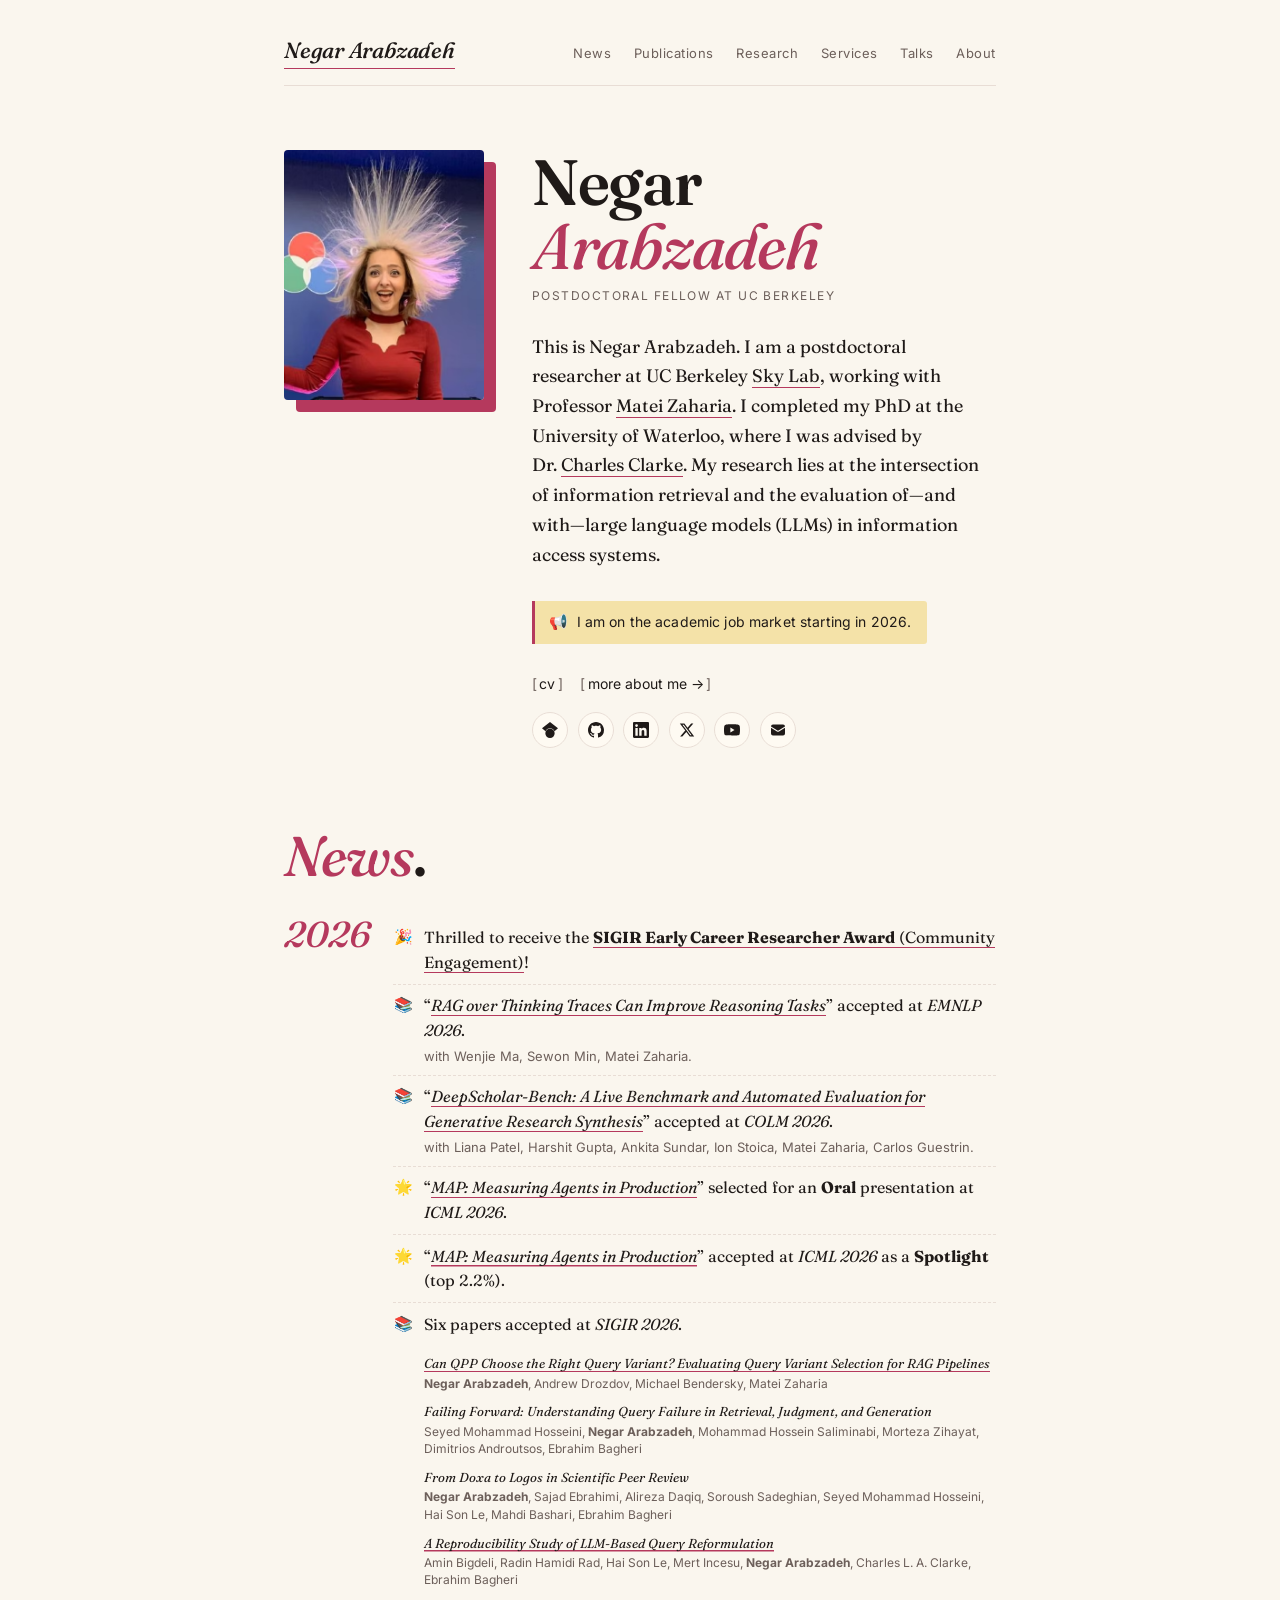
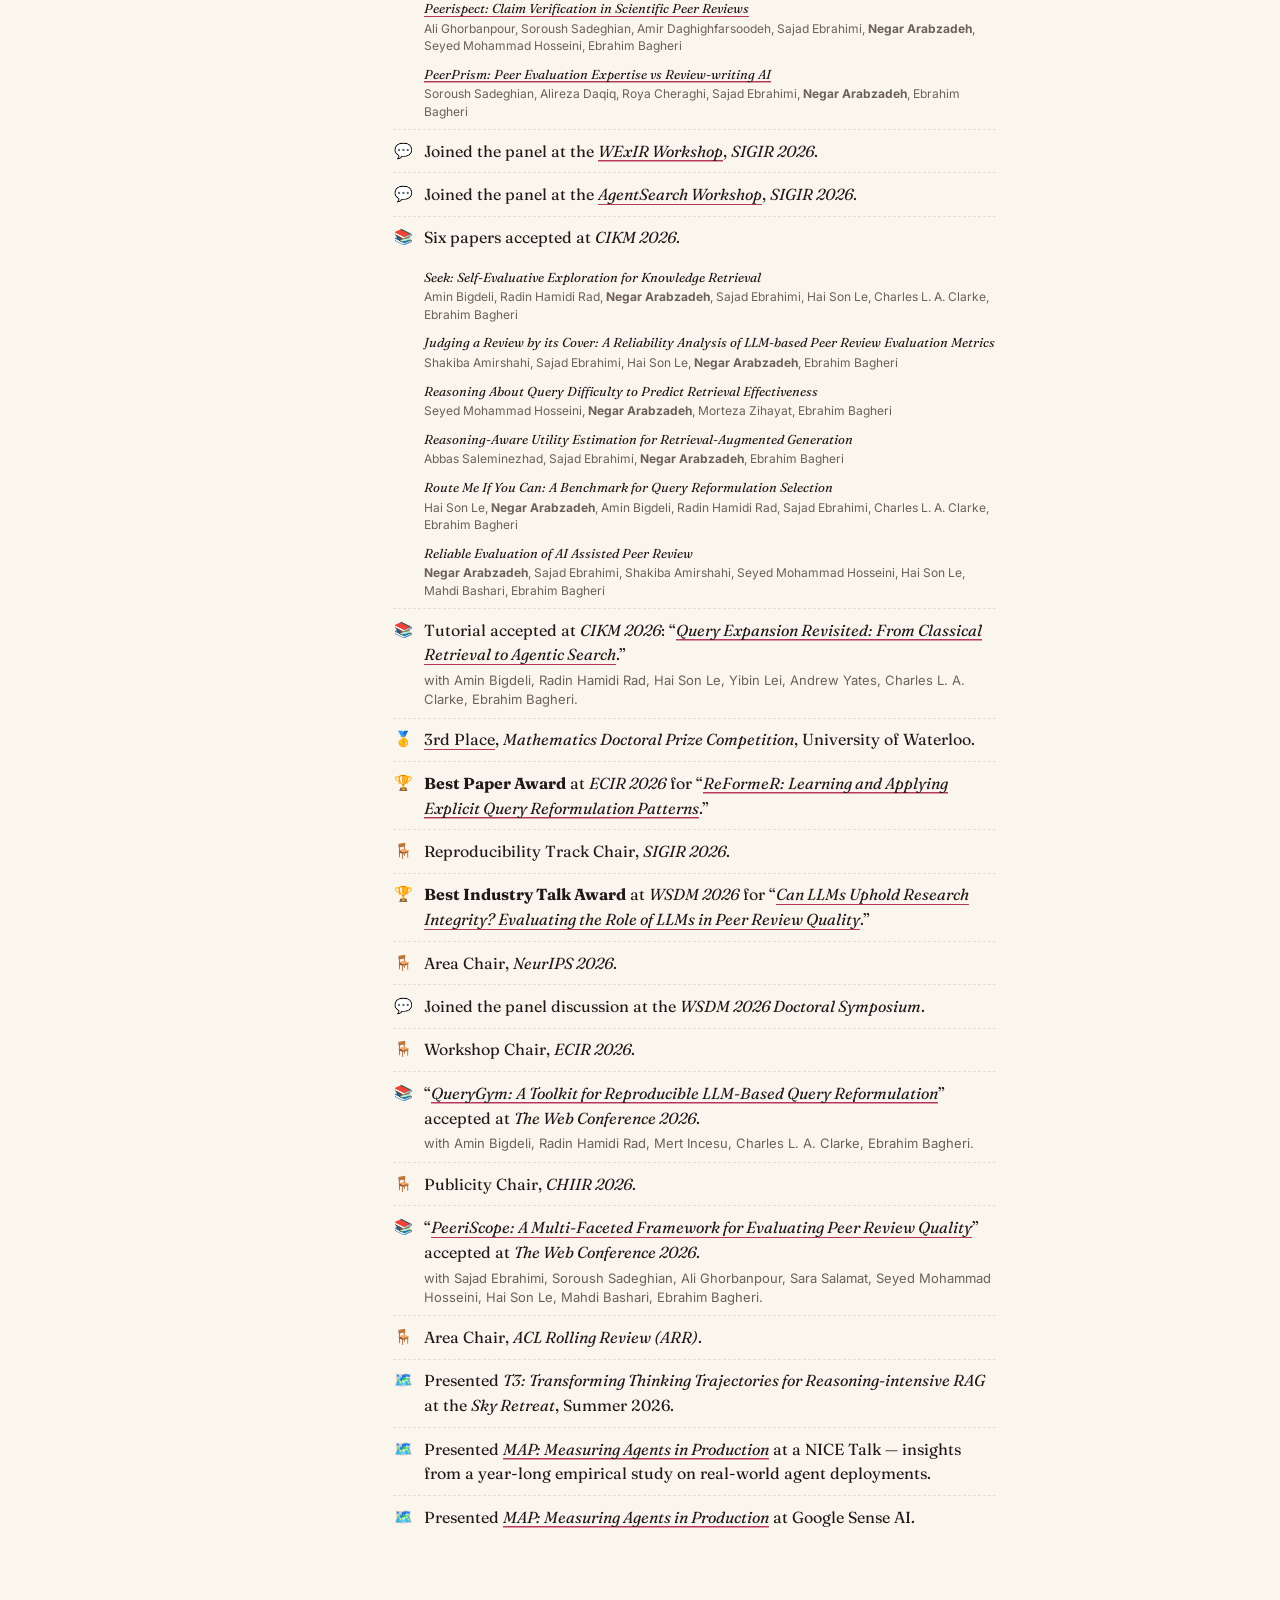
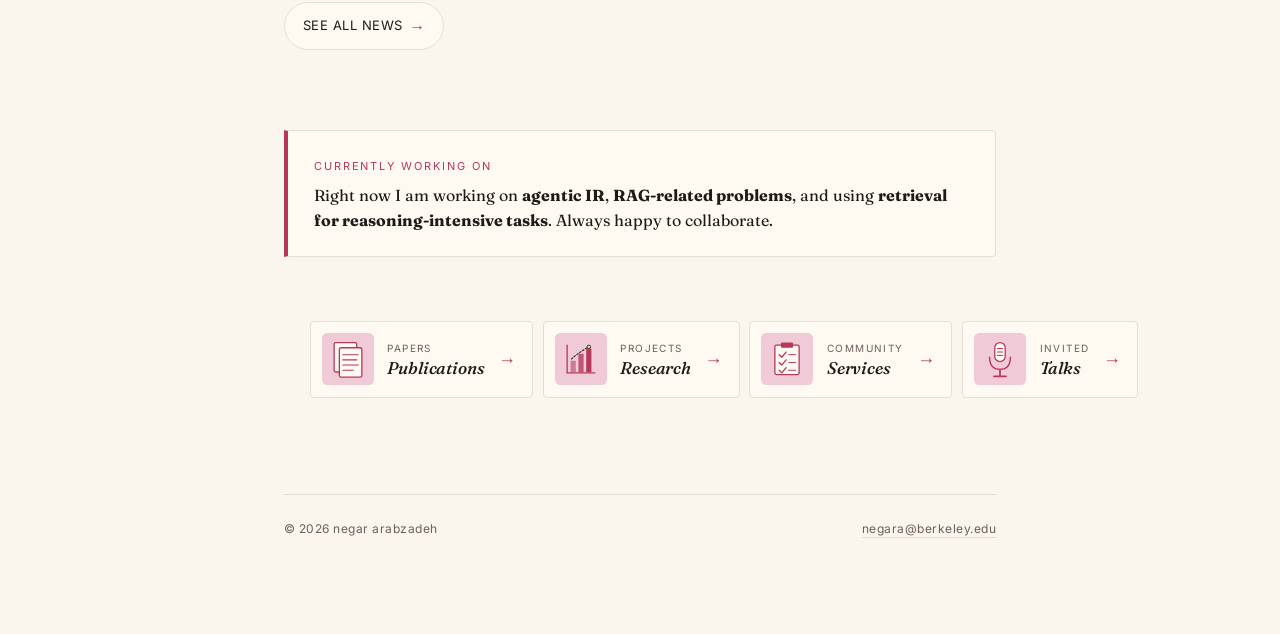
==== commit bd14ef79: "Link the SIGIR query-reformulation reproducibility paper to arXiv. Co-authored-by: Cursor <cursorage" ====
--- a/index.html
+++ b/index.html
@@ -140,7 +140,7 @@
                   <p class="meta authors"><strong>Negar Arabzadeh</strong>, Sajad Ebrahimi, Alireza Daqiq, Soroush Sadeghian, Seyed Mohammad Hosseini, Hai Son Le, Mahdi Bashari, Ebrahim Bagheri</p>
                 </li>
                 <li>
-                  <p class="meta"><em>A Reproducibility Study of LLM-Based Query Reformulation</em></p>
+                  <p class="meta"><a href="https://arxiv.org/abs/2604.27421"><em>A Reproducibility Study of LLM-Based Query Reformulation</em></a></p>
                   <p class="meta authors">Amin Bigdeli, Radin Hamidi Rad, Hai Son Le, Mert Incesu, <strong>Negar Arabzadeh</strong>, Charles L.&nbsp;A. Clarke, Ebrahim Bagheri</p>
                 </li>
                 <li>
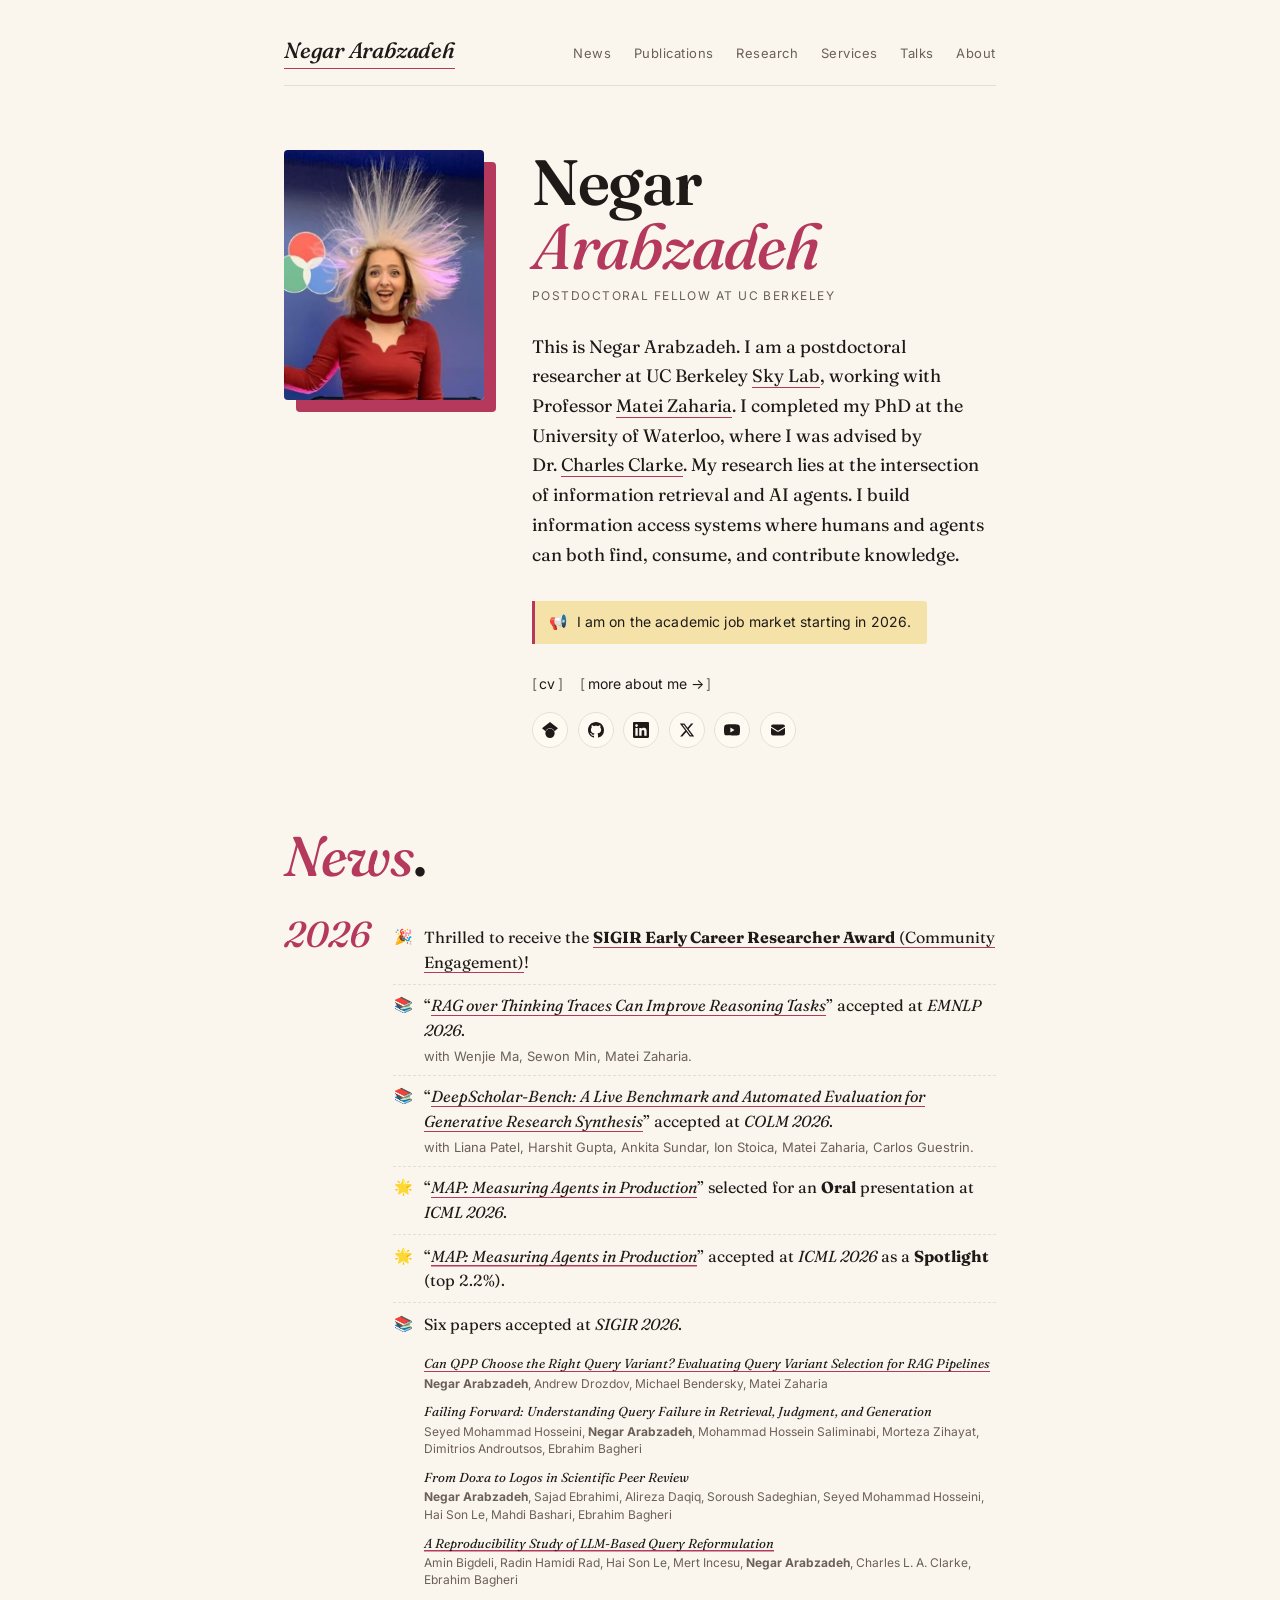
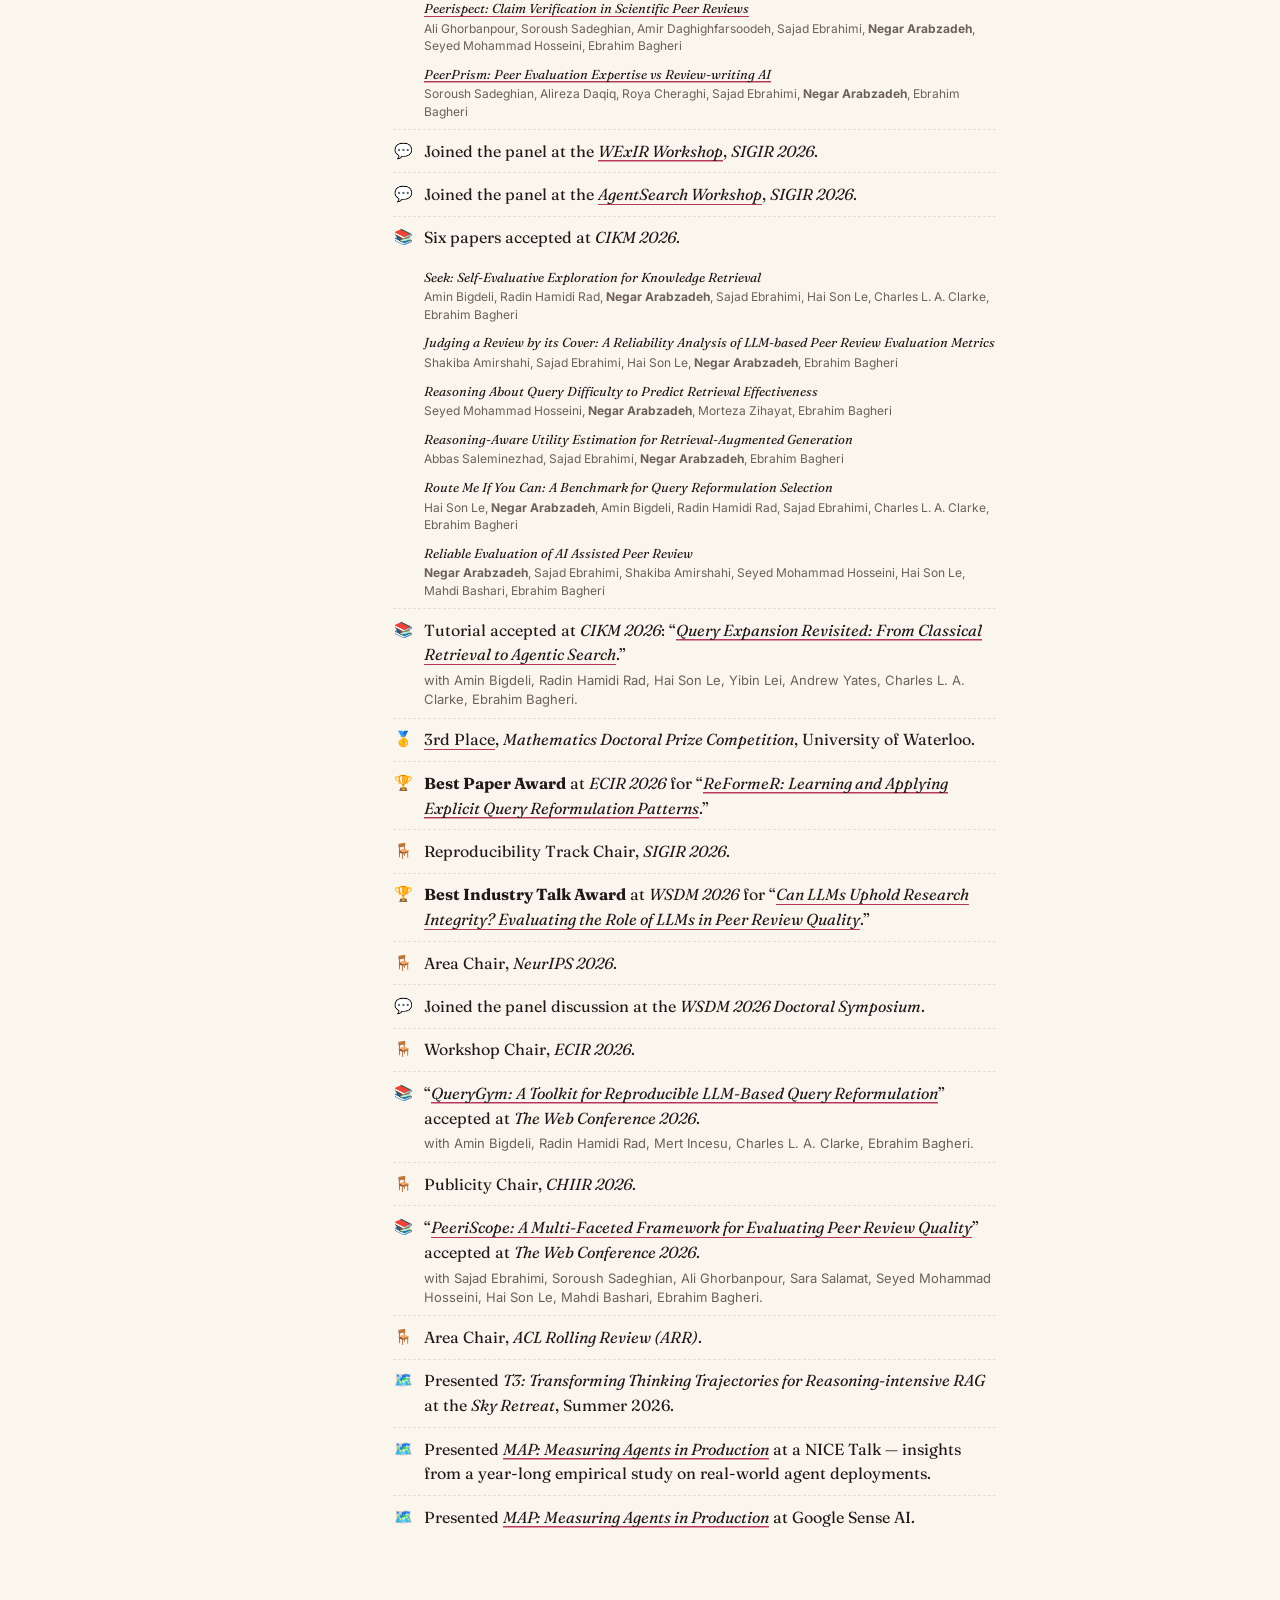
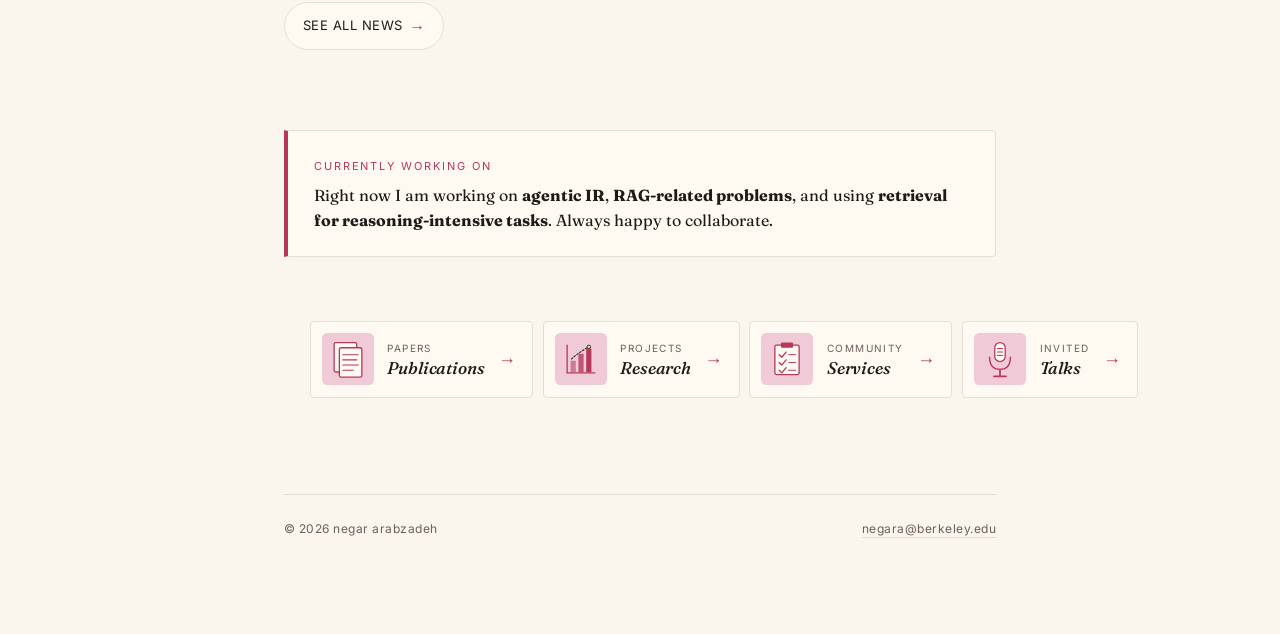
==== commit 5d5bdda5: "Update the site CV to October 2026 and reframe the home bio around agents. Co-authored-by: Cursor <c" ====
--- a/index.html
+++ b/index.html
@@ -49,8 +49,8 @@
           I completed my PhD at the University of Waterloo, where I was
           advised by Dr.&nbsp;<a href="https://plg.uwaterloo.ca/~claclark/">Charles Clarke</a>.
           My research lies at the intersection of information retrieval
-          and the evaluation of&mdash;and with&mdash;large language
-          models (LLMs) in information access systems.
+          and AI agents. I build information access systems where humans
+          and agents can both find, consume, and contribute knowledge.
         </p>
 
         <p class="announce">
@@ -59,7 +59,7 @@
         </p>
 
         <ul class="link-row">
-          <li><a href="assets/CV_Negar_arabzadeh_April_2026.pdf">cv</a></li>
+          <li><a href="assets/CV_Negar_arabzadeh_October_2026.pdf">cv</a></li>
           <li><a href="about.html">more about me &rarr;</a></li>
         </ul>
 
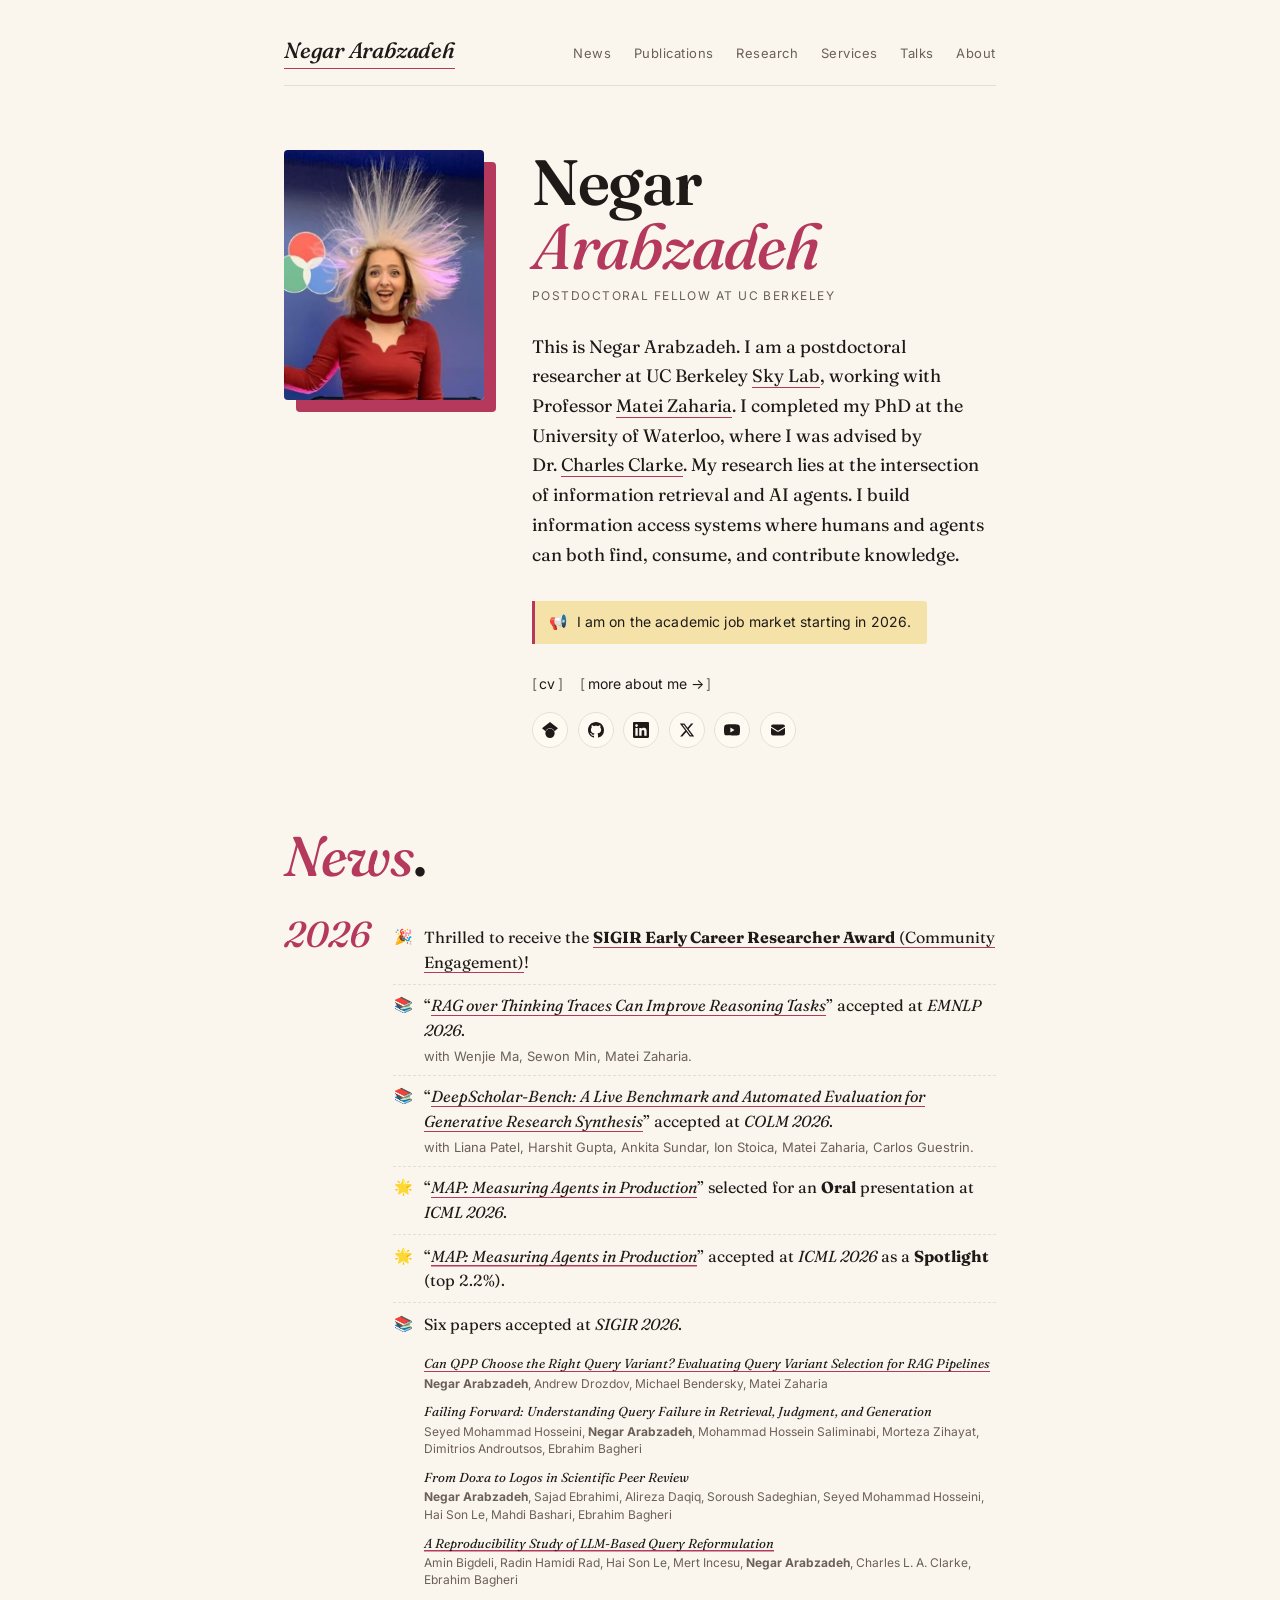
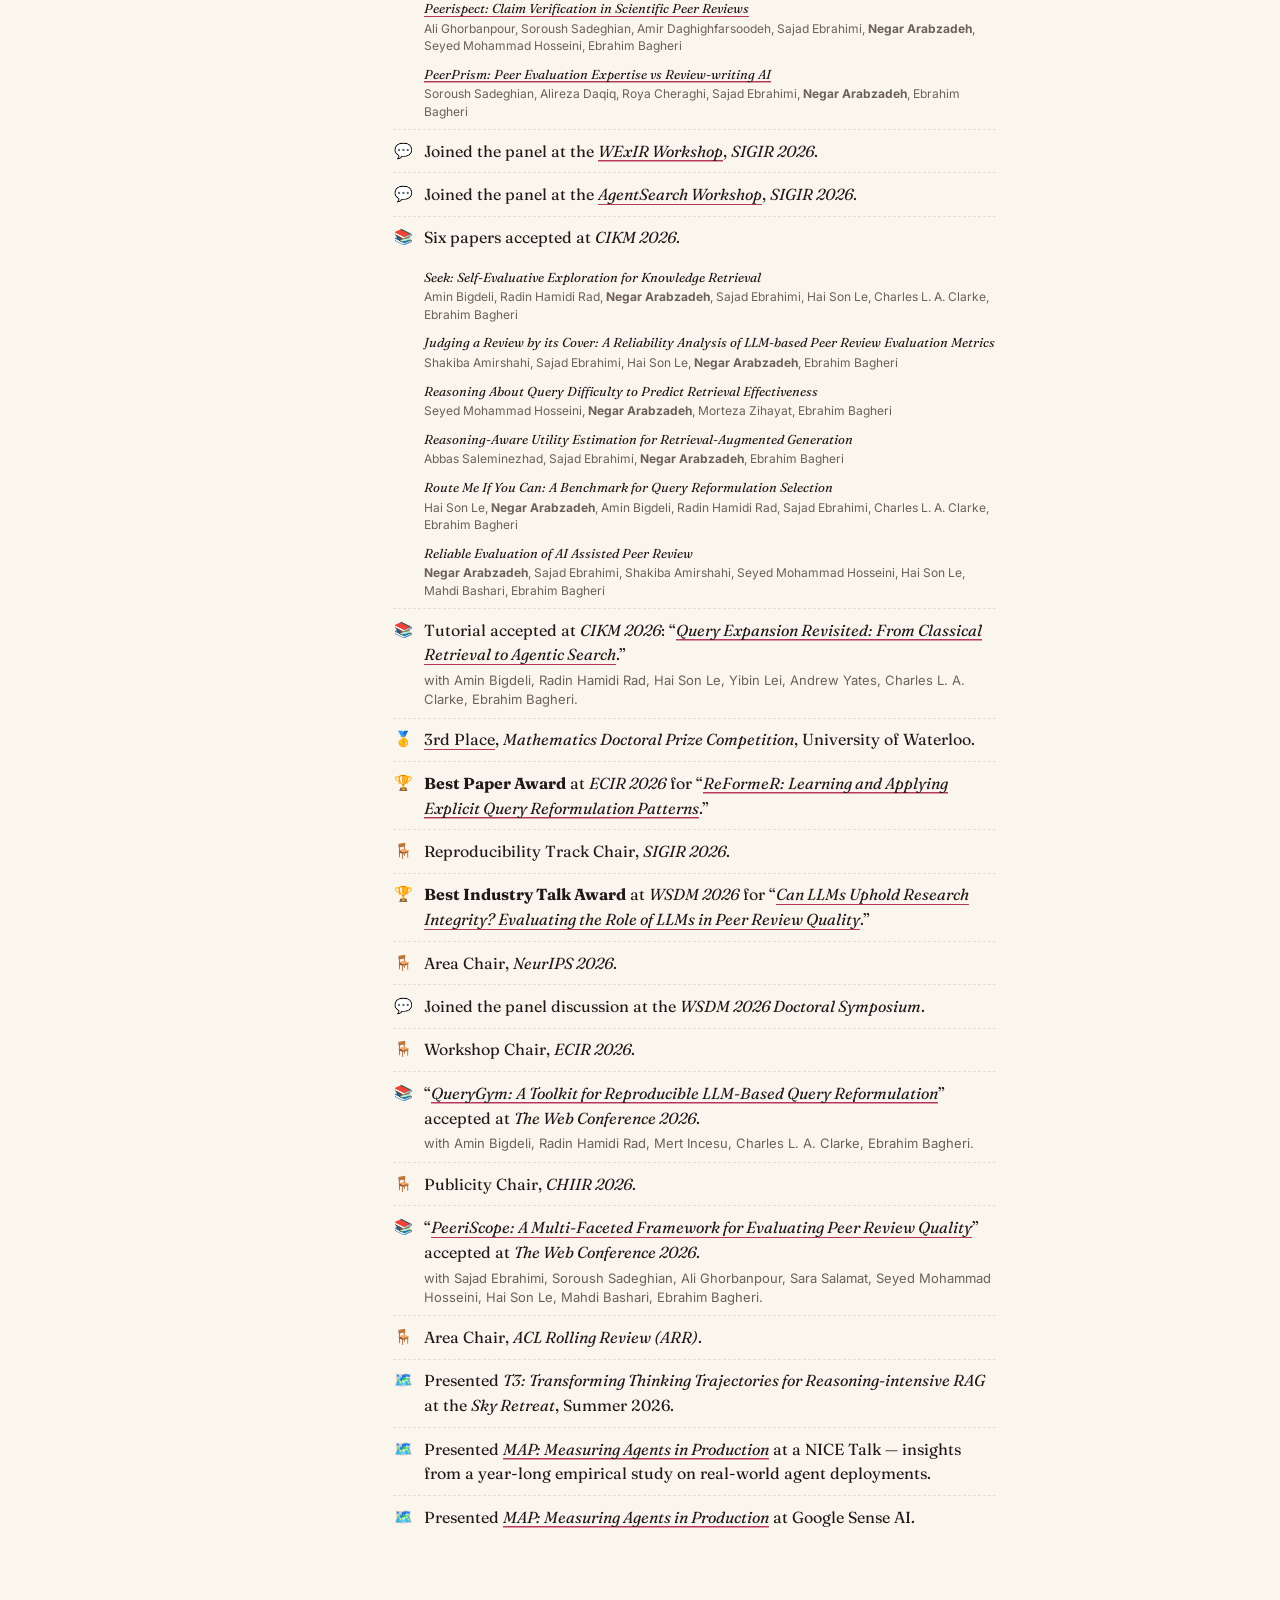
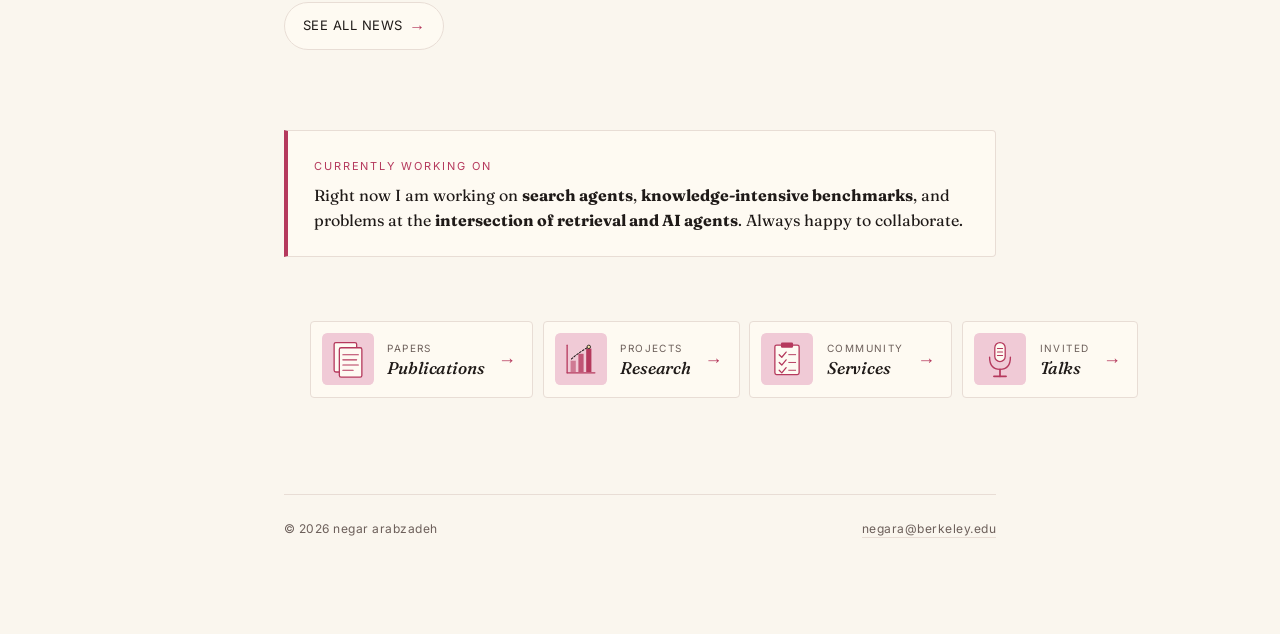
==== commit f2dae917: "Reframe the home collaboration callout around search agents. Co-authored-by: Cursor <cursoragent@cur" ====
--- a/index.html
+++ b/index.html
@@ -267,9 +267,9 @@
     <section class="collab">
       <span class="collab-eyebrow">currently working on</span>
       <p>
-        Right now I am working on <strong>agentic IR</strong>,
-        <strong>RAG-related problems</strong>, and using
-        <strong>retrieval for reasoning-intensive tasks</strong>.
+        Right now I am working on <strong>search agents</strong>,
+        <strong>knowledge-intensive benchmarks</strong>, and problems at the
+        <strong>intersection of retrieval and AI agents</strong>.
         Always happy to collaborate.
       </p>
     </section>
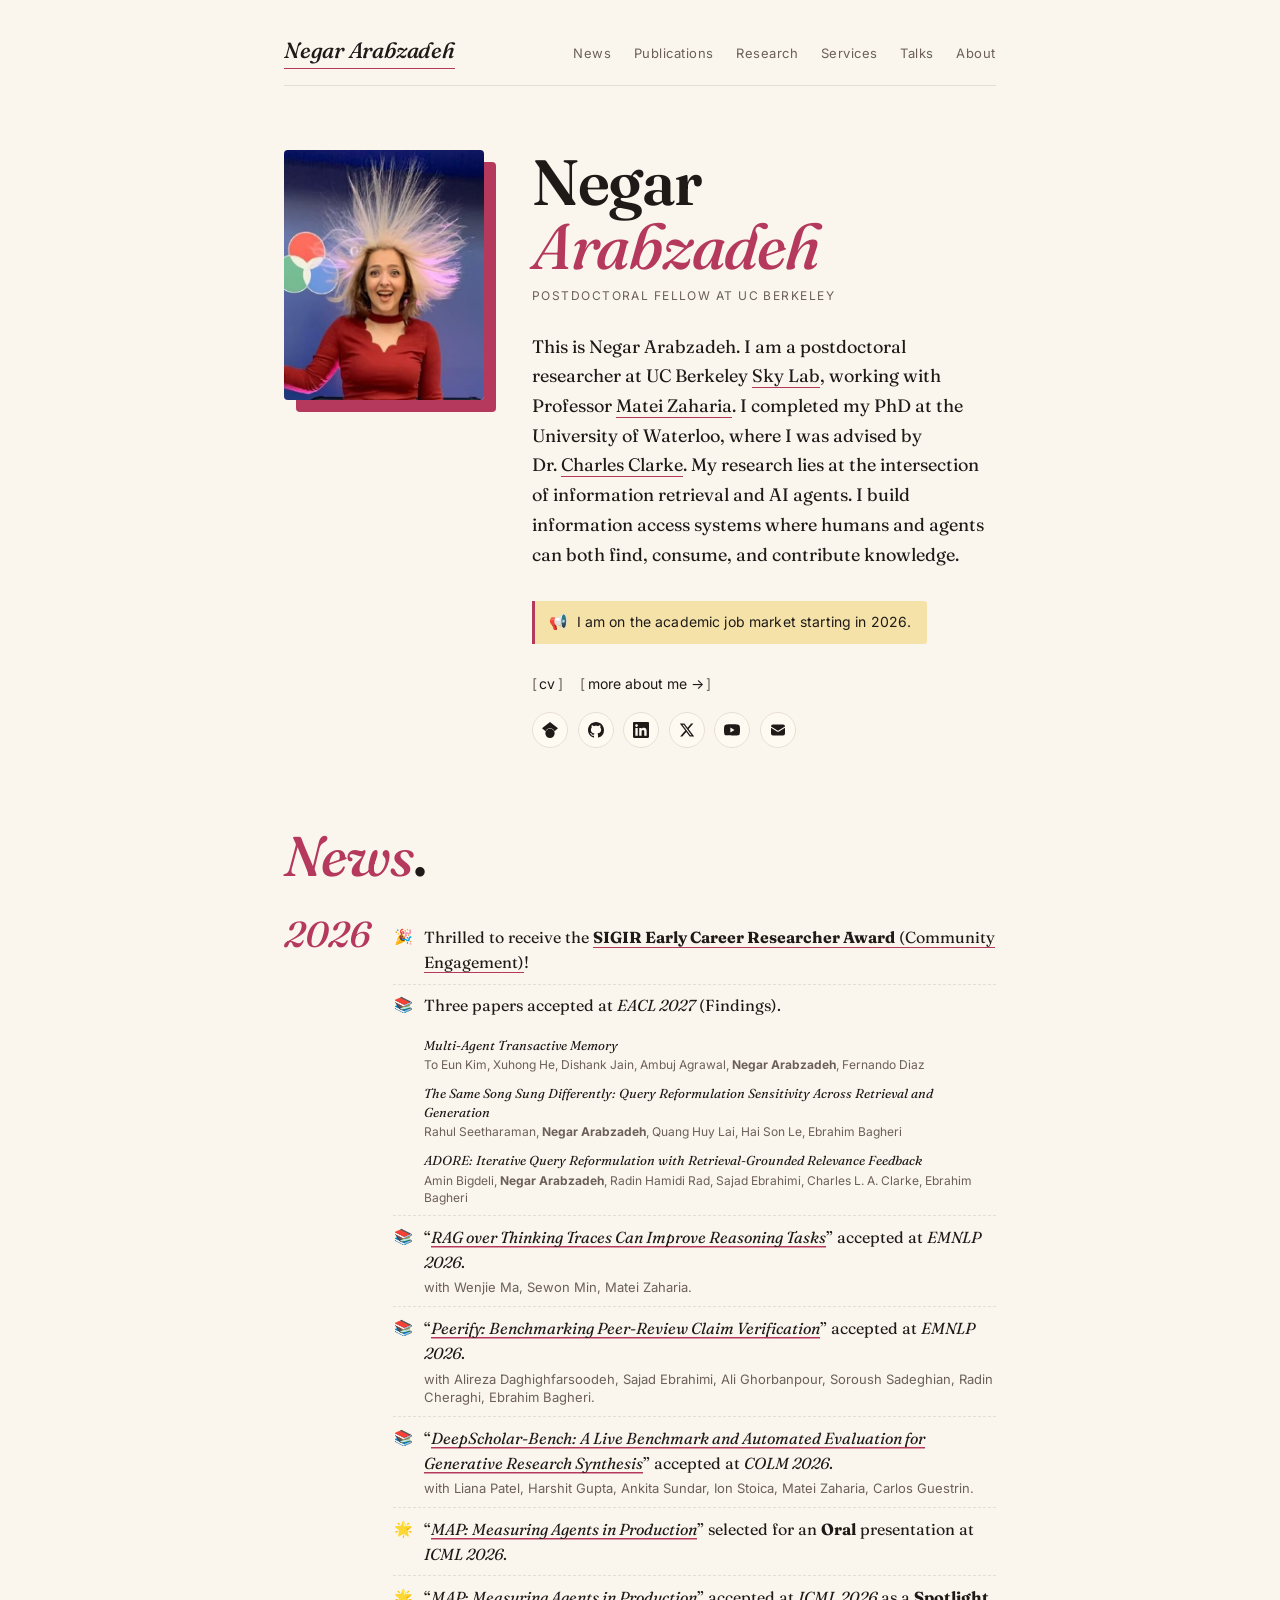
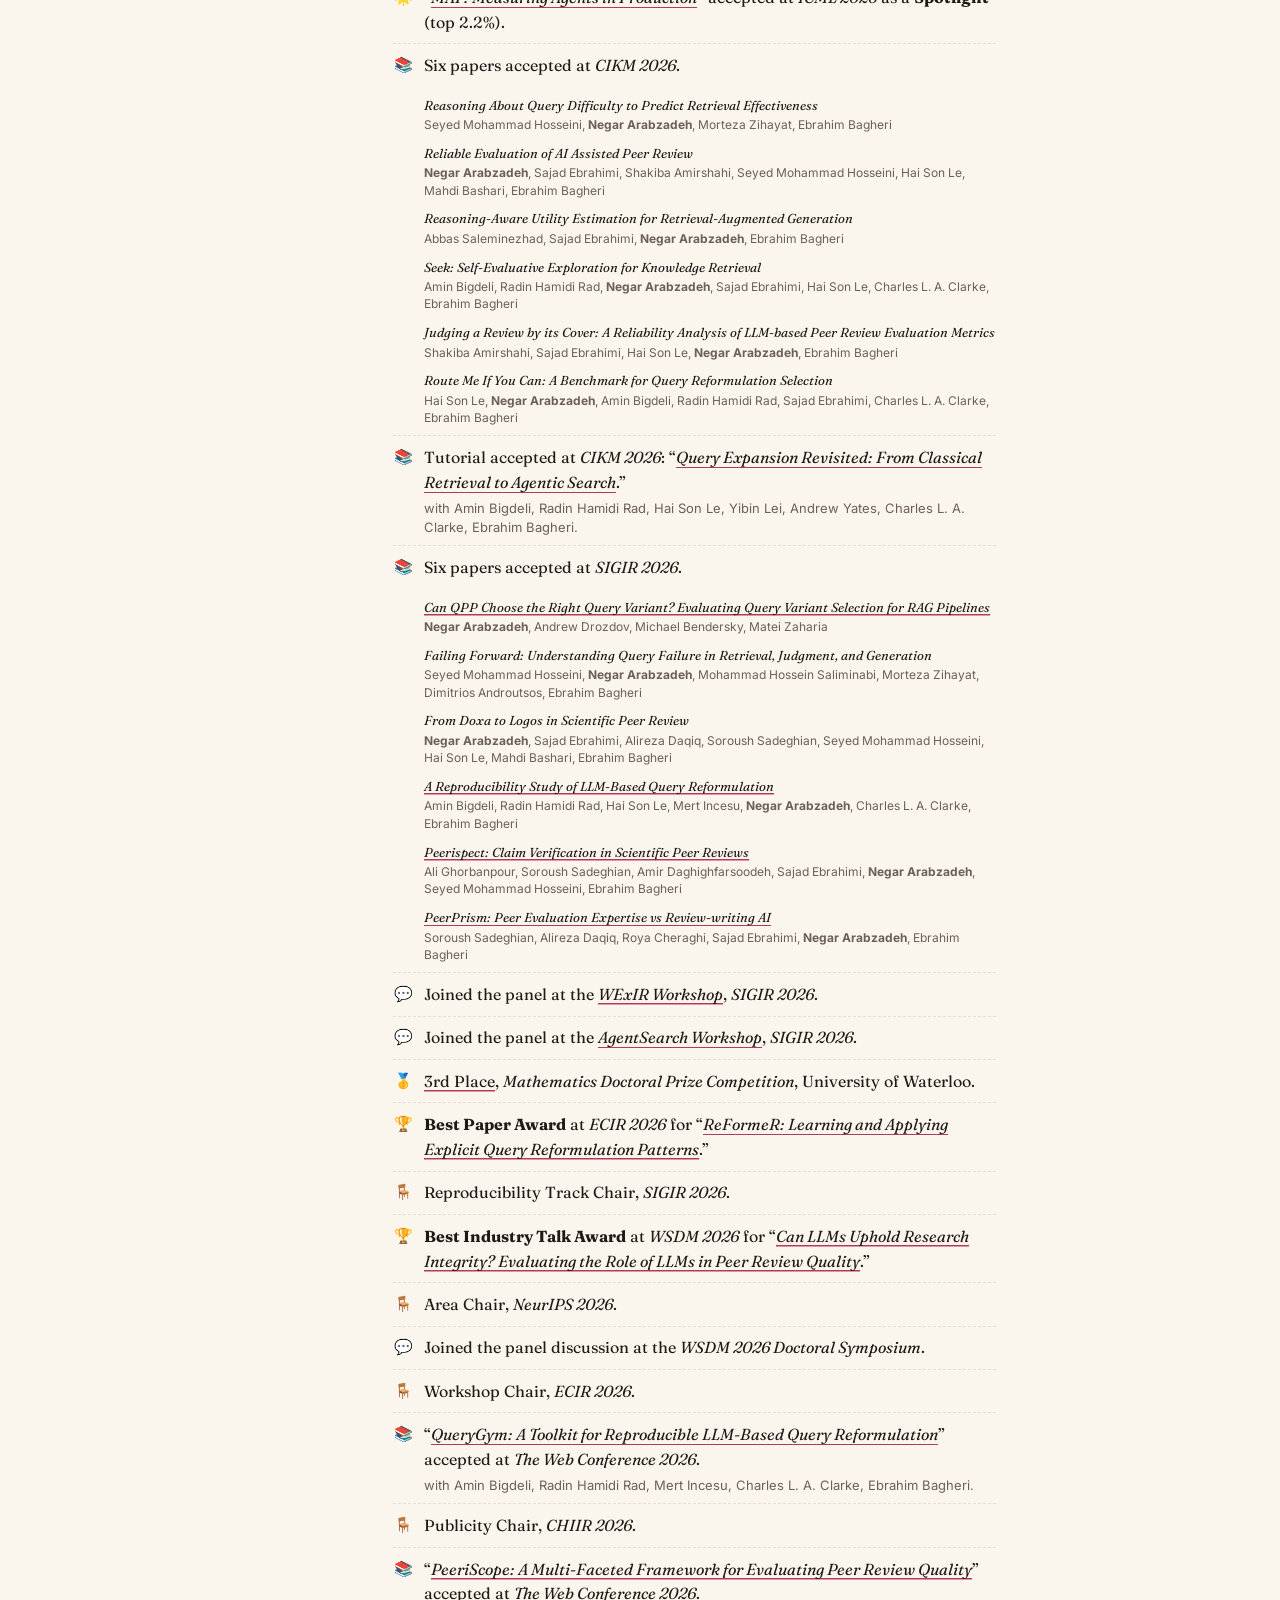
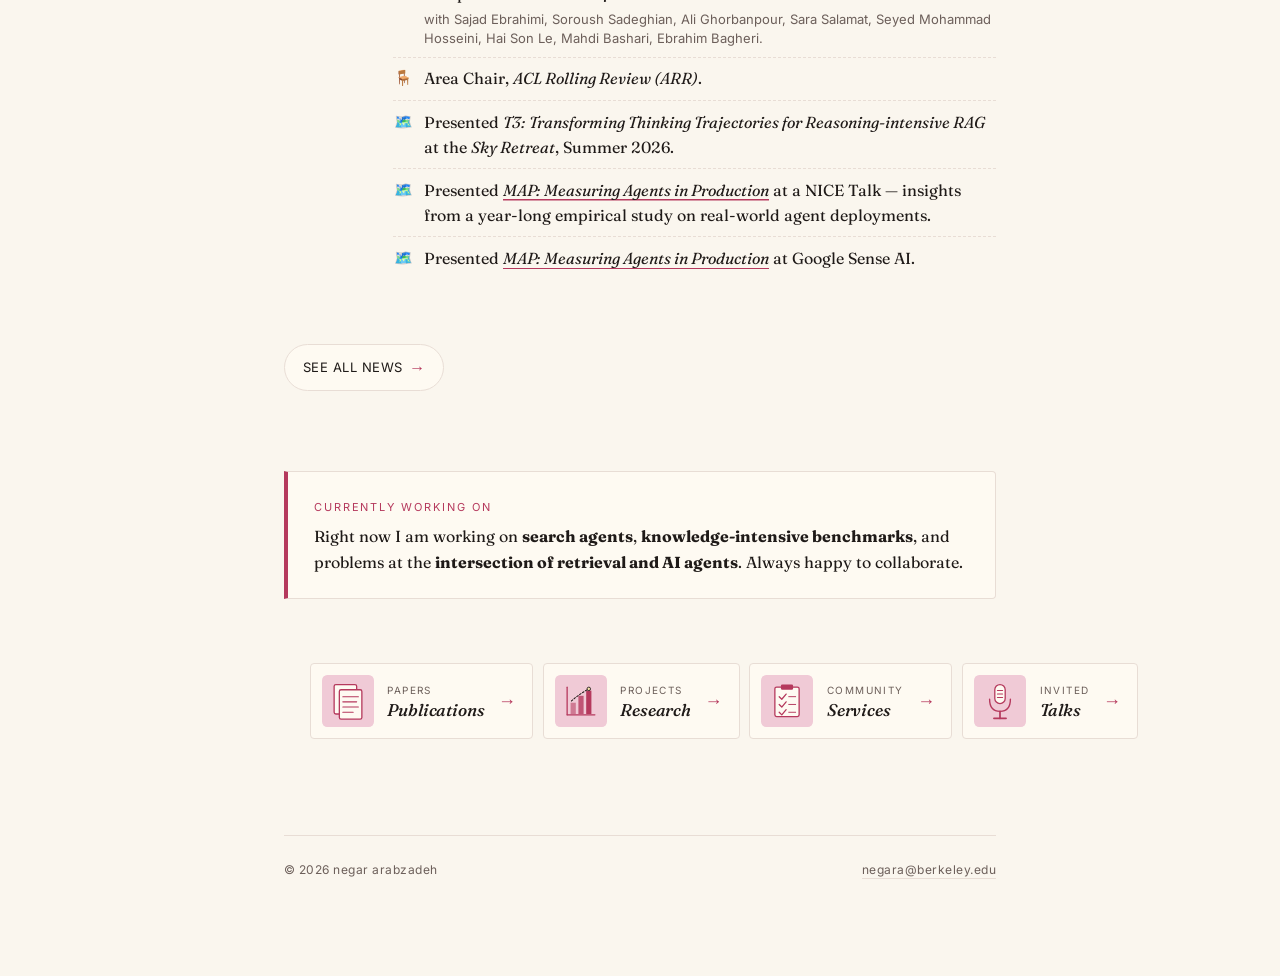
==== commit ebac4c78: "Add EACL 2027 Findings papers, Peerify, CIKM news and new travel countries. Co-authored-by: Cursor <" ====
--- a/index.html
+++ b/index.html
@@ -103,12 +103,37 @@
           </li>
           <li><span class="emoji">&#128218;</span>
             <div>
+              <p>Three papers accepted at <em>EACL 2027</em> (Findings).</p>
+              <ul class="news-paper-list">
+                <li>
+                  <p class="meta"><em>Multi-Agent Transactive Memory</em></p>
+                  <p class="meta authors">To Eun Kim, Xuhong He, Dishank Jain, Ambuj Agrawal, <strong>Negar Arabzadeh</strong>, Fernando Diaz</p>
+                </li>
+                <li>
+                  <p class="meta"><em>The Same Song Sung Differently: Query Reformulation Sensitivity Across Retrieval and Generation</em></p>
+                  <p class="meta authors">Rahul Seetharaman, <strong>Negar Arabzadeh</strong>, Quang Huy Lai, Hai Son Le, Ebrahim Bagheri</p>
+                </li>
+                <li>
+                  <p class="meta"><em>ADORE: Iterative Query Reformulation with Retrieval-Grounded Relevance Feedback</em></p>
+                  <p class="meta authors">Amin Bigdeli, <strong>Negar Arabzadeh</strong>, Radin Hamidi Rad, Sajad Ebrahimi, Charles L.&nbsp;A. Clarke, Ebrahim Bagheri</p>
+                </li>
+              </ul>
+            </div>
+          </li>
+          <li><span class="emoji">&#128218;</span>
+            <div>
               <p>&ldquo;<a href="https://arxiv.org/abs/2605.03344"><em>RAG over Thinking Traces Can Improve Reasoning Tasks</em></a>&rdquo; accepted at <em>EMNLP 2026</em>.</p>
               <p class="meta">with Wenjie Ma, Sewon Min, Matei Zaharia.</p>
             </div>
           </li>
           <li><span class="emoji">&#128218;</span>
             <div>
+              <p>&ldquo;<a href="https://aclanthology.org/2026.emnlp-industry.169/"><em>Peerify: Benchmarking Peer-Review Claim Verification</em></a>&rdquo; accepted at <em>EMNLP 2026</em>.</p>
+              <p class="meta">with Alireza Daghighfarsoodeh, Sajad Ebrahimi, Ali Ghorbanpour, Soroush Sadeghian, Radin Cheraghi, Ebrahim Bagheri.</p>
+            </div>
+          </li>
+          <li><span class="emoji">&#128218;</span>
+            <div>
               <p>&ldquo;<a href="https://arxiv.org/abs/2508.20033"><em>DeepScholar-Bench: A Live Benchmark and Automated Evaluation for Generative Research Synthesis</em></a>&rdquo; accepted at <em>COLM 2026</em>.</p>
               <p class="meta">with Liana Patel, Harshit Gupta, Ankita Sundar, Ion Stoica, Matei Zaharia, Carlos Guestrin.</p>
             </div>
@@ -125,6 +150,43 @@
           </li>
           <li><span class="emoji">&#128218;</span>
             <div>
+              <p>Six papers accepted at <em>CIKM 2026</em>.</p>
+              <ul class="news-paper-list">
+                <li>
+                  <p class="meta"><em>Reasoning About Query Difficulty to Predict Retrieval Effectiveness</em></p>
+                  <p class="meta authors">Seyed Mohammad Hosseini, <strong>Negar Arabzadeh</strong>, Morteza Zihayat, Ebrahim Bagheri</p>
+                </li>
+                <li>
+                  <p class="meta"><em>Reliable Evaluation of AI Assisted Peer Review</em></p>
+                  <p class="meta authors"><strong>Negar Arabzadeh</strong>, Sajad Ebrahimi, Shakiba Amirshahi, Seyed Mohammad Hosseini, Hai Son Le, Mahdi Bashari, Ebrahim Bagheri</p>
+                </li>
+                <li>
+                  <p class="meta"><em>Reasoning-Aware Utility Estimation for Retrieval-Augmented Generation</em></p>
+                  <p class="meta authors">Abbas Saleminezhad, Sajad Ebrahimi, <strong>Negar Arabzadeh</strong>, Ebrahim Bagheri</p>
+                </li>
+                <li>
+                  <p class="meta"><em>Seek: Self-Evaluative Exploration for Knowledge Retrieval</em></p>
+                  <p class="meta authors">Amin Bigdeli, Radin Hamidi Rad, <strong>Negar Arabzadeh</strong>, Sajad Ebrahimi, Hai Son Le, Charles L.&nbsp;A. Clarke, Ebrahim Bagheri</p>
+                </li>
+                <li>
+                  <p class="meta"><em>Judging a Review by its Cover: A Reliability Analysis of LLM-based Peer Review Evaluation Metrics</em></p>
+                  <p class="meta authors">Shakiba Amirshahi, Sajad Ebrahimi, Hai Son Le, <strong>Negar Arabzadeh</strong>, Ebrahim Bagheri</p>
+                </li>
+                <li>
+                  <p class="meta"><em>Route Me If You Can: A Benchmark for Query Reformulation Selection</em></p>
+                  <p class="meta authors">Hai Son Le, <strong>Negar Arabzadeh</strong>, Amin Bigdeli, Radin Hamidi Rad, Sajad Ebrahimi, Charles L.&nbsp;A. Clarke, Ebrahim Bagheri</p>
+                </li>
+              </ul>
+            </div>
+          </li>
+          <li><span class="emoji">&#128218;</span>
+            <div>
+              <p>Tutorial accepted at <em>CIKM 2026</em>: &ldquo;<a href="https://cikm2026.diag.uniroma1.it/accepted-tutorials/"><em>Query Expansion Revisited: From Classical Retrieval to Agentic Search</em></a>.&rdquo;</p>
+              <p class="meta">with Amin Bigdeli, Radin Hamidi Rad, Hai Son Le, Yibin Lei, Andrew Yates, Charles L.&nbsp;A. Clarke, Ebrahim Bagheri.</p>
+            </div>
+          </li>
+          <li><span class="emoji">&#128218;</span>
+            <div>
               <p>Six papers accepted at <em>SIGIR 2026</em>.</p>
               <ul class="news-paper-list">
                 <li>
@@ -162,43 +224,6 @@
           <li><span class="emoji">&#128172;</span>
             <div>
               <p>Joined the panel at the <a href="https://agent-search.github.io/agentsearch-sigir26/"><em>AgentSearch Workshop</em></a>, <em>SIGIR 2026</em>.</p>
-            </div>
-          </li>
-          <li><span class="emoji">&#128218;</span>
-            <div>
-              <p>Six papers accepted at <em>CIKM 2026</em>.</p>
-              <ul class="news-paper-list">
-                <li>
-                  <p class="meta"><em>Seek: Self-Evaluative Exploration for Knowledge Retrieval</em></p>
-                  <p class="meta authors">Amin Bigdeli, Radin Hamidi Rad, <strong>Negar Arabzadeh</strong>, Sajad Ebrahimi, Hai Son Le, Charles L.&nbsp;A. Clarke, Ebrahim Bagheri</p>
-                </li>
-                <li>
-                  <p class="meta"><em>Judging a Review by its Cover: A Reliability Analysis of LLM-based Peer Review Evaluation Metrics</em></p>
-                  <p class="meta authors">Shakiba Amirshahi, Sajad Ebrahimi, Hai Son Le, <strong>Negar Arabzadeh</strong>, Ebrahim Bagheri</p>
-                </li>
-                <li>
-                  <p class="meta"><em>Reasoning About Query Difficulty to Predict Retrieval Effectiveness</em></p>
-                  <p class="meta authors">Seyed Mohammad Hosseini, <strong>Negar Arabzadeh</strong>, Morteza Zihayat, Ebrahim Bagheri</p>
-                </li>
-                <li>
-                  <p class="meta"><em>Reasoning-Aware Utility Estimation for Retrieval-Augmented Generation</em></p>
-                  <p class="meta authors">Abbas Saleminezhad, Sajad Ebrahimi, <strong>Negar Arabzadeh</strong>, Ebrahim Bagheri</p>
-                </li>
-                <li>
-                  <p class="meta"><em>Route Me If You Can: A Benchmark for Query Reformulation Selection</em></p>
-                  <p class="meta authors">Hai Son Le, <strong>Negar Arabzadeh</strong>, Amin Bigdeli, Radin Hamidi Rad, Sajad Ebrahimi, Charles L.&nbsp;A. Clarke, Ebrahim Bagheri</p>
-                </li>
-                <li>
-                  <p class="meta"><em>Reliable Evaluation of AI Assisted Peer Review</em></p>
-                  <p class="meta authors"><strong>Negar Arabzadeh</strong>, Sajad Ebrahimi, Shakiba Amirshahi, Seyed Mohammad Hosseini, Hai Son Le, Mahdi Bashari, Ebrahim Bagheri</p>
-                </li>
-              </ul>
-            </div>
-          </li>
-          <li><span class="emoji">&#128218;</span>
-            <div>
-              <p>Tutorial accepted at <em>CIKM 2026</em>: &ldquo;<a href="https://cikm2026.diag.uniroma1.it/accepted-tutorials/"><em>Query Expansion Revisited: From Classical Retrieval to Agentic Search</em></a>.&rdquo;</p>
-              <p class="meta">with Amin Bigdeli, Radin Hamidi Rad, Hai Son Le, Yibin Lei, Andrew Yates, Charles L.&nbsp;A. Clarke, Ebrahim Bagheri.</p>
             </div>
           </li>
           <li><span class="emoji">&#129351;</span>
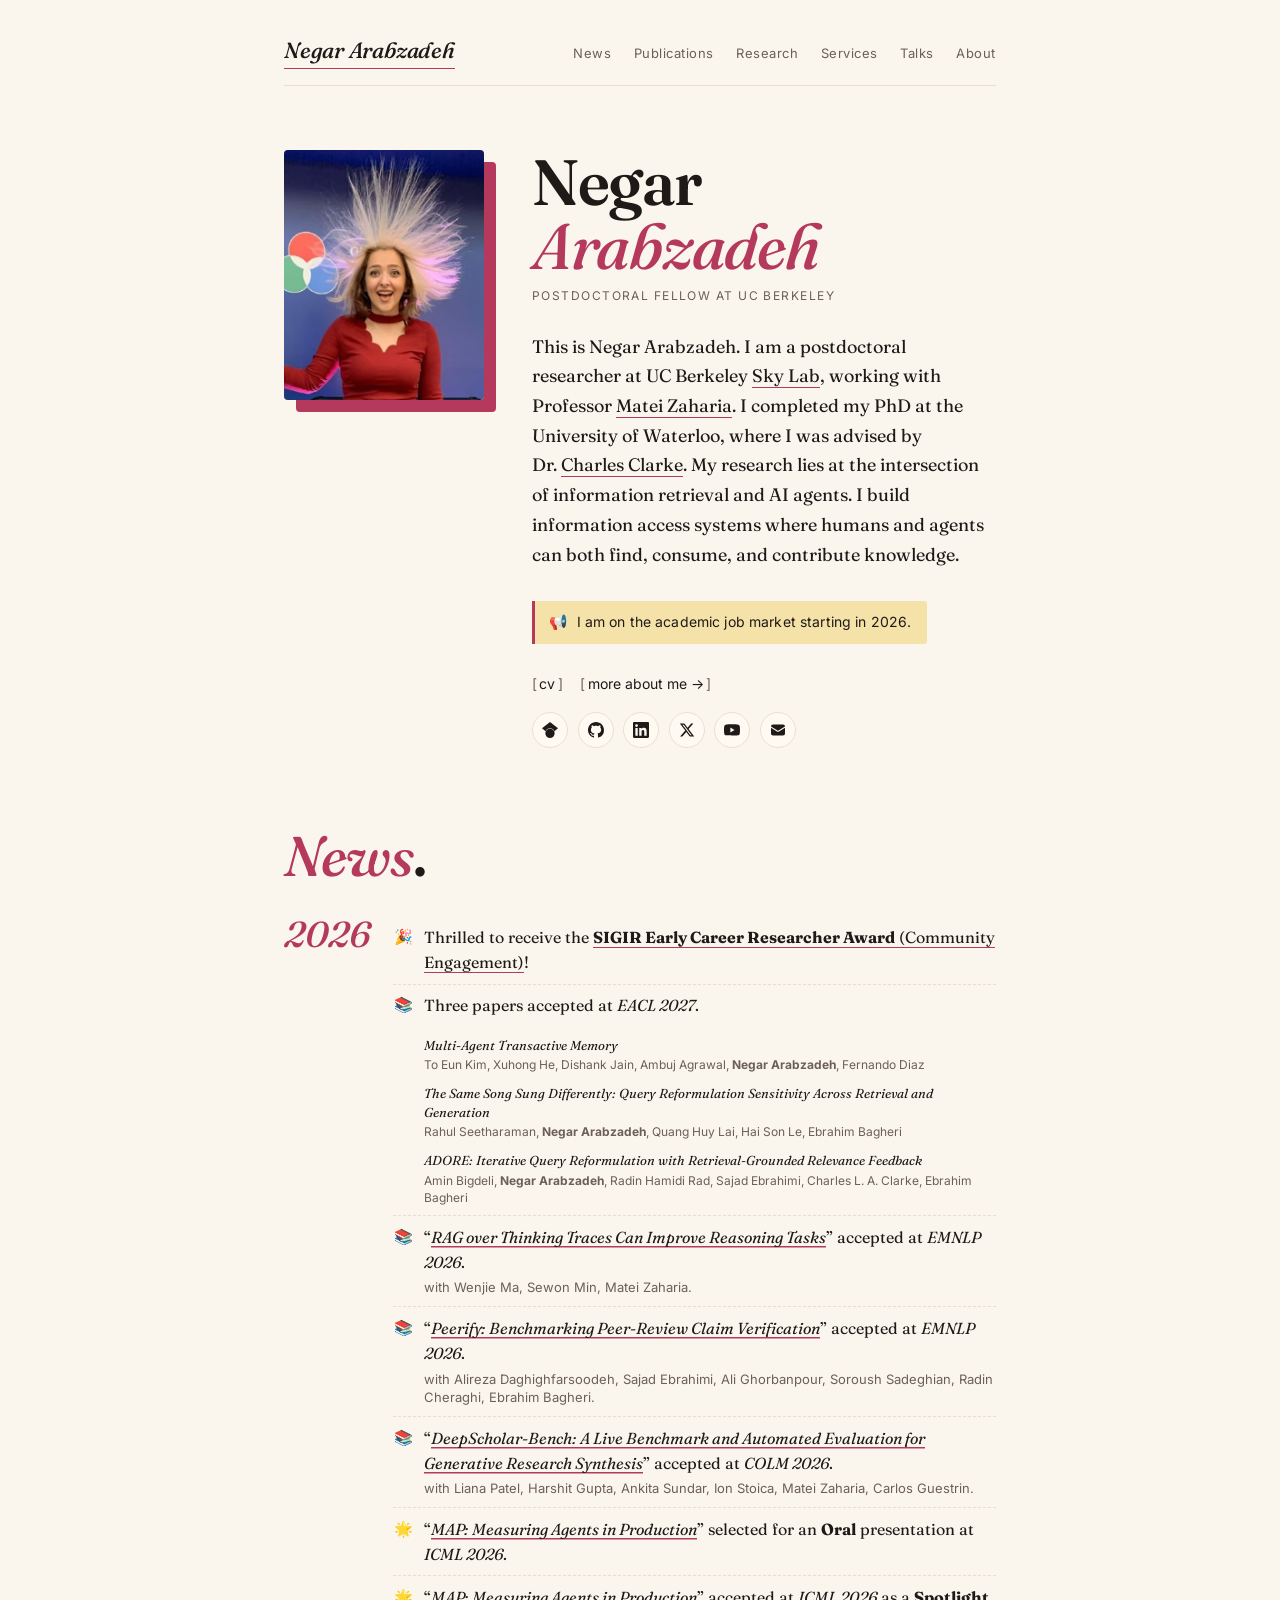
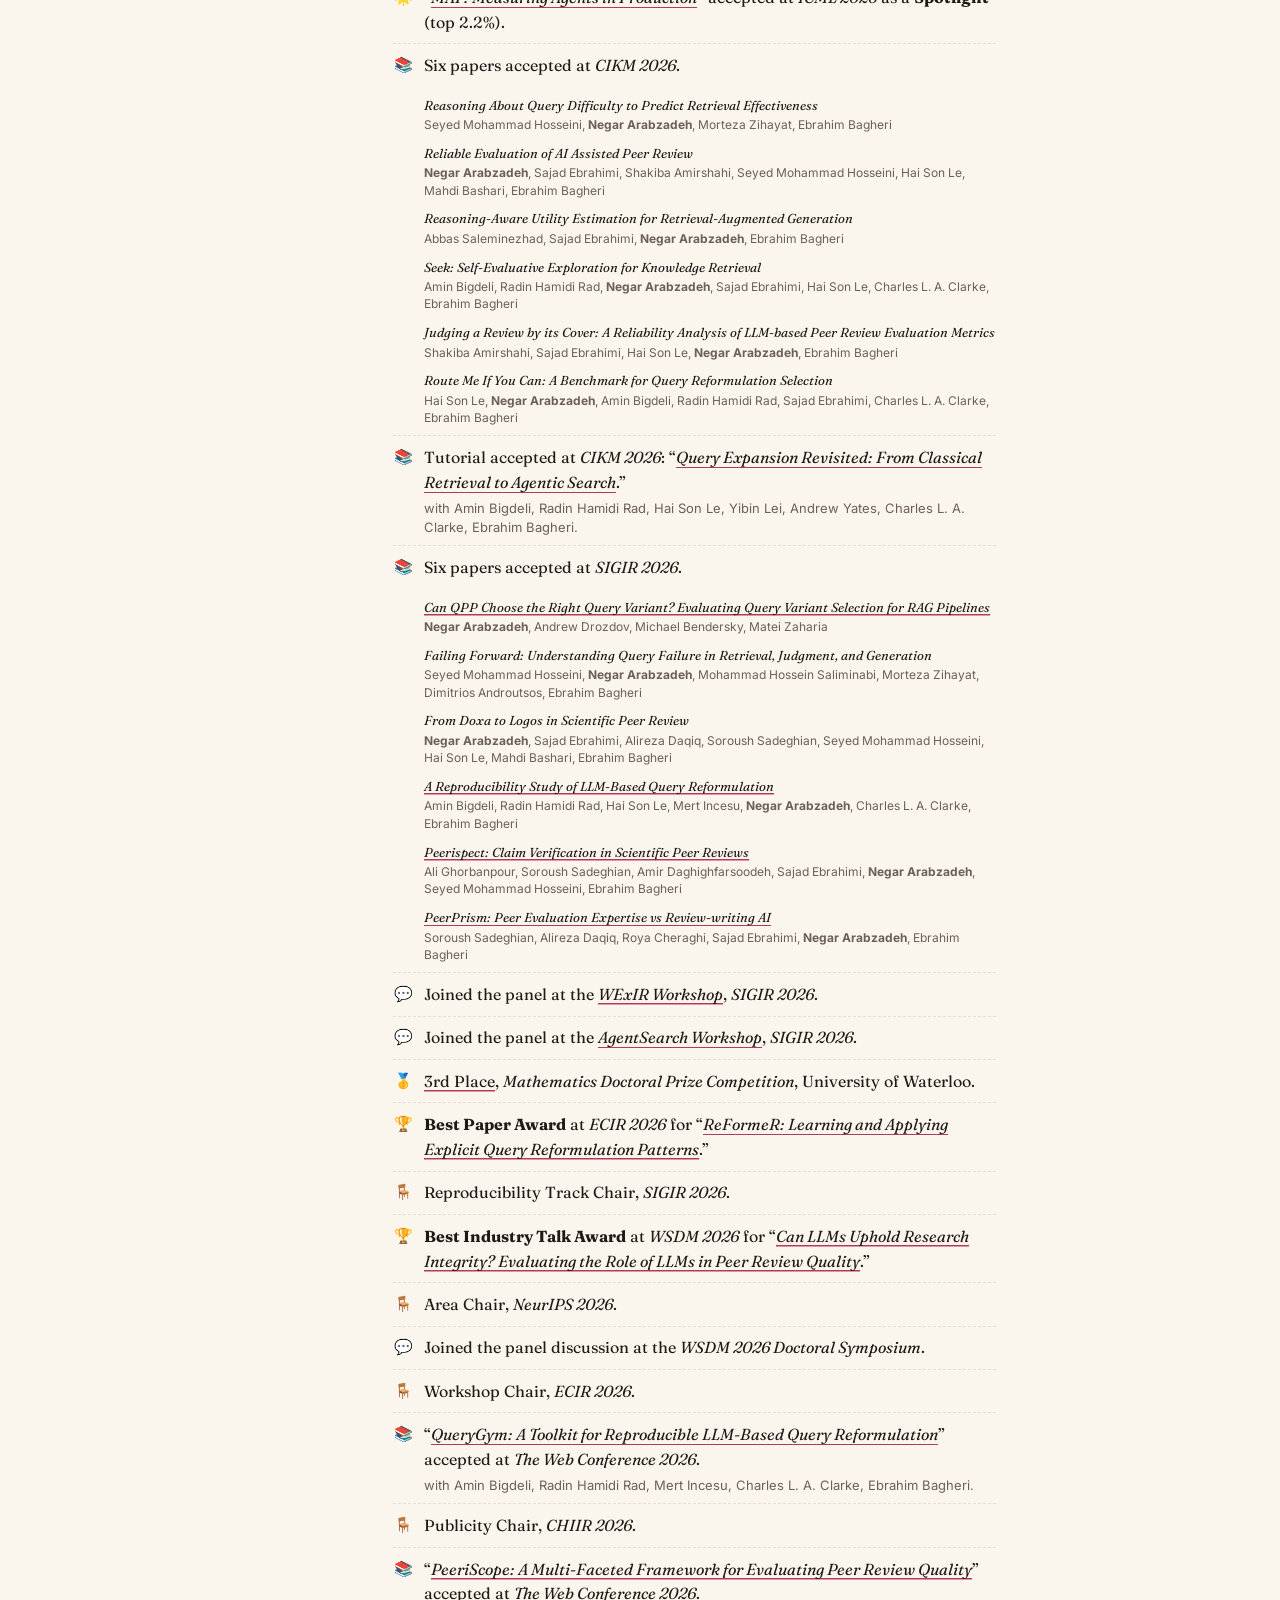
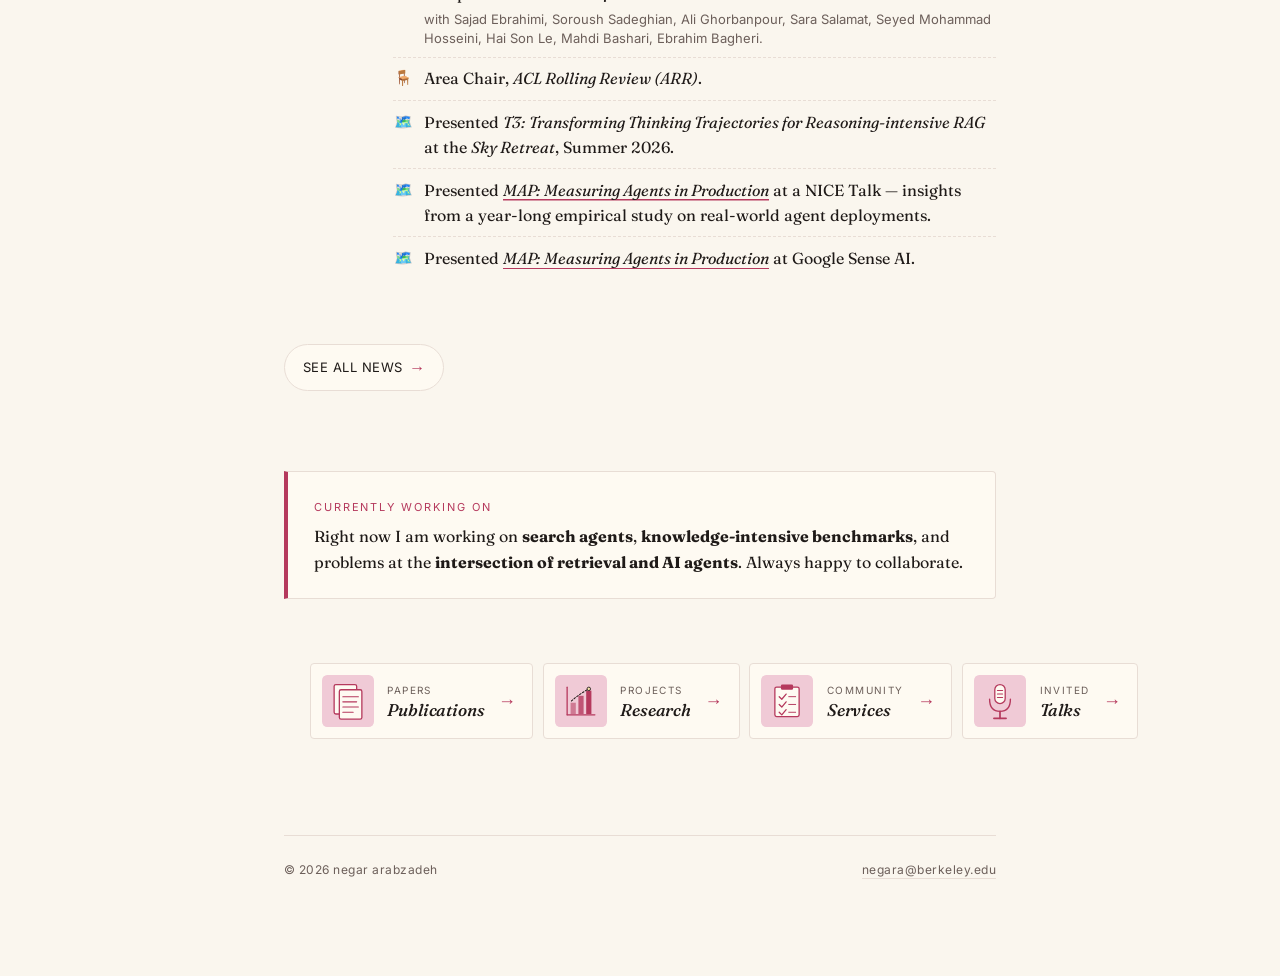
==== commit e4d2a564: "Remove 'Findings' from EACL 2027 news and publication entries Co-authored-by: Cursor <cursoragent@cu" ====
--- a/index.html
+++ b/index.html
@@ -103,7 +103,7 @@
           </li>
           <li><span class="emoji">&#128218;</span>
             <div>
-              <p>Three papers accepted at <em>EACL 2027</em> (Findings).</p>
+              <p>Three papers accepted at <em>EACL 2027</em>.</p>
               <ul class="news-paper-list">
                 <li>
                   <p class="meta"><em>Multi-Agent Transactive Memory</em></p>
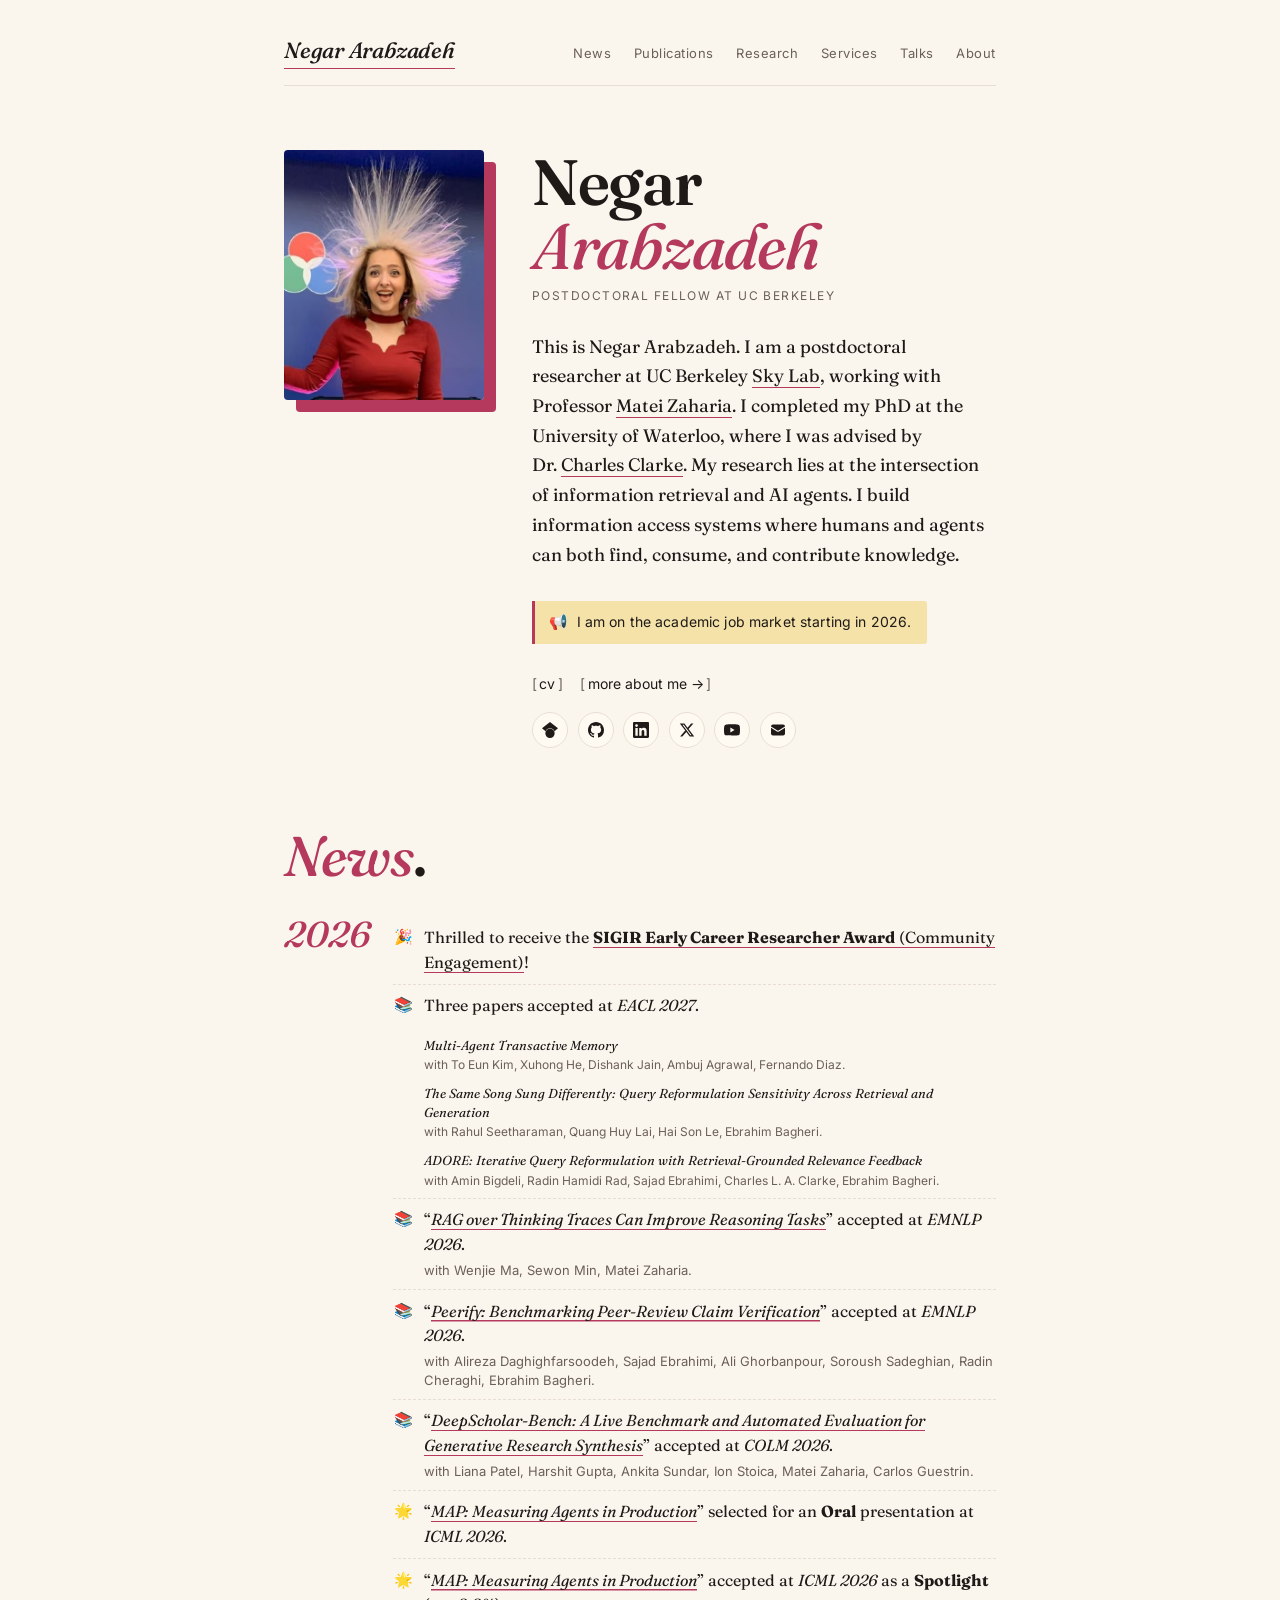
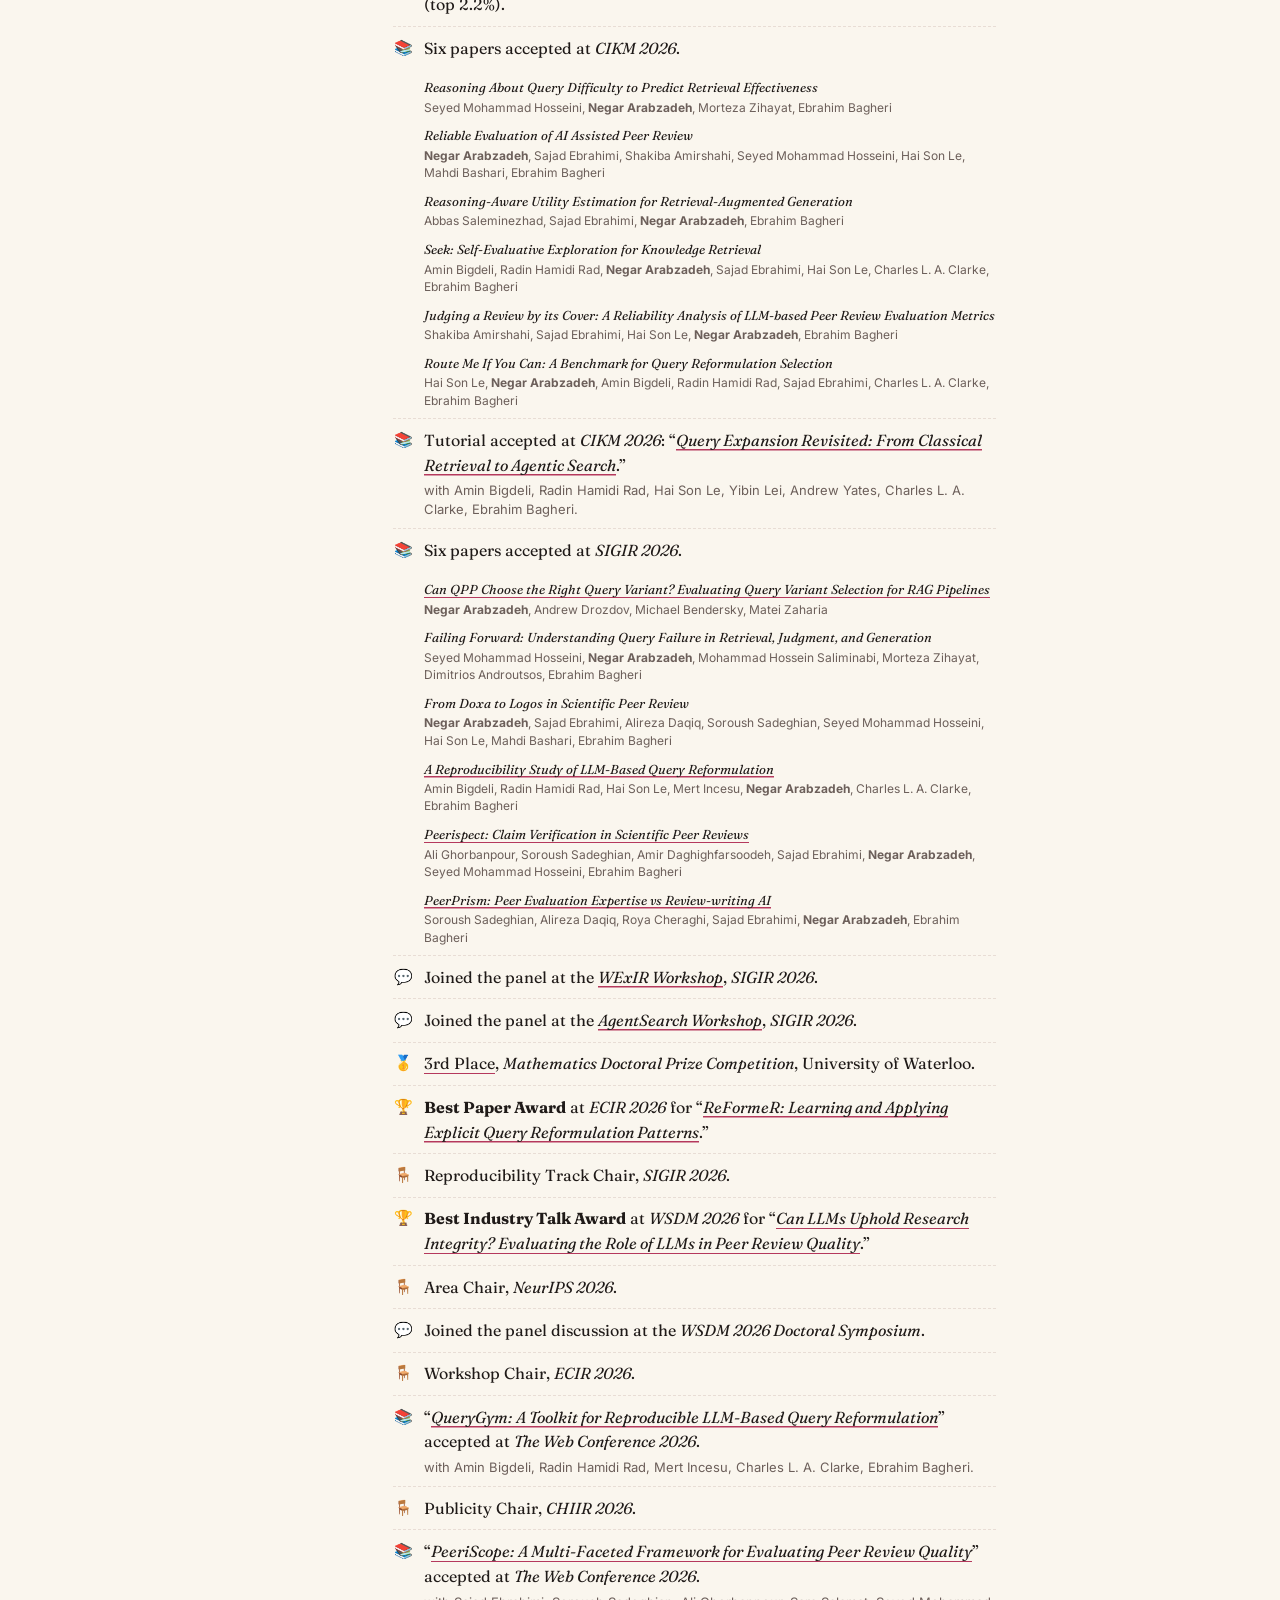
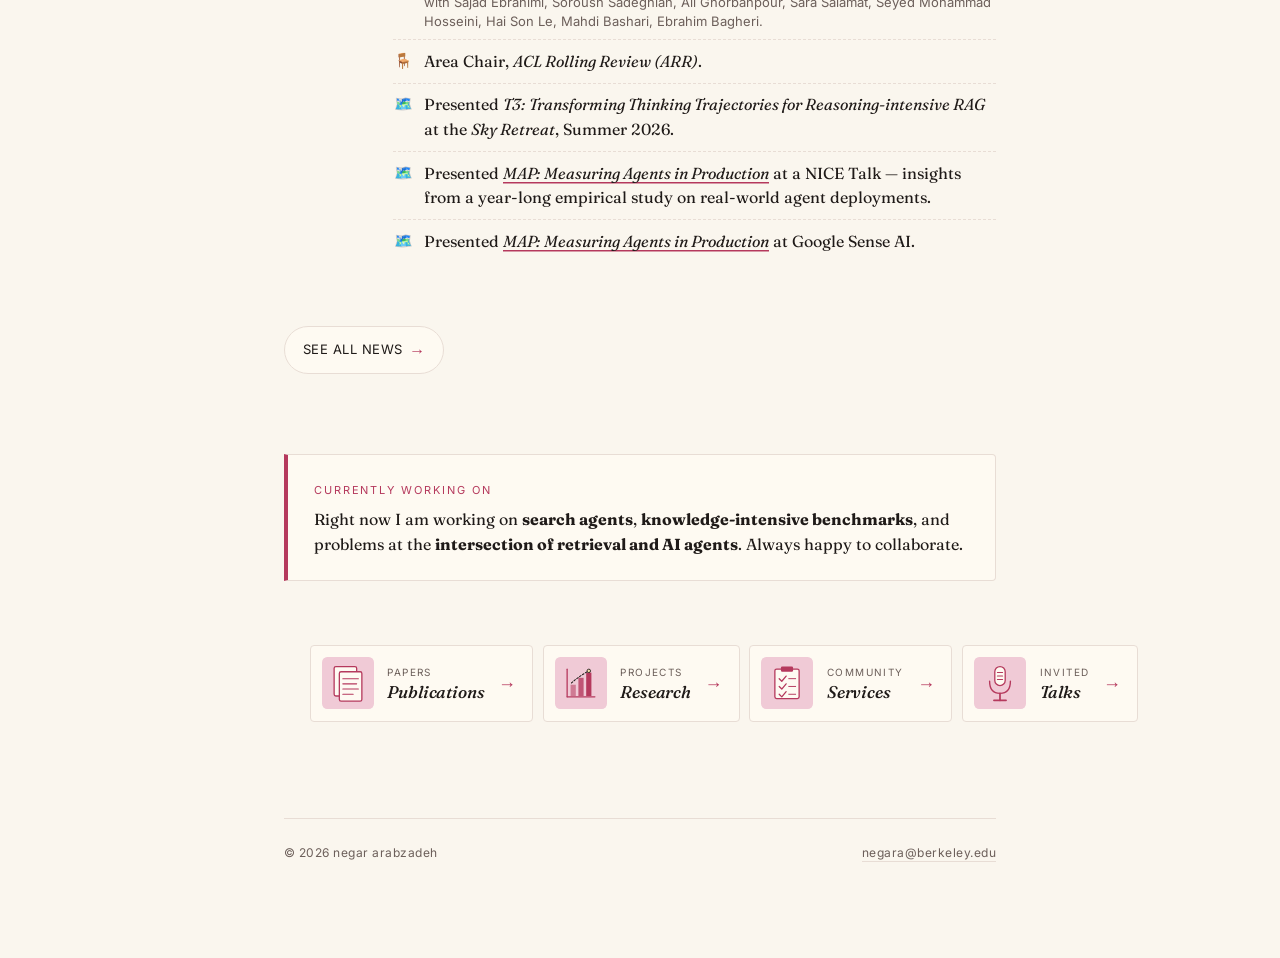
==== commit 8fc79471: "Use 'with' co-author lines for the EACL 2027 news items. Co-authored-by: Cursor <cursoragent@cursor." ====
--- a/index.html
+++ b/index.html
@@ -107,15 +107,15 @@
               <ul class="news-paper-list">
                 <li>
                   <p class="meta"><em>Multi-Agent Transactive Memory</em></p>
-                  <p class="meta authors">To Eun Kim, Xuhong He, Dishank Jain, Ambuj Agrawal, <strong>Negar Arabzadeh</strong>, Fernando Diaz</p>
+                  <p class="meta authors">with To Eun Kim, Xuhong He, Dishank Jain, Ambuj Agrawal, Fernando Diaz.</p>
                 </li>
                 <li>
                   <p class="meta"><em>The Same Song Sung Differently: Query Reformulation Sensitivity Across Retrieval and Generation</em></p>
-                  <p class="meta authors">Rahul Seetharaman, <strong>Negar Arabzadeh</strong>, Quang Huy Lai, Hai Son Le, Ebrahim Bagheri</p>
+                  <p class="meta authors">with Rahul Seetharaman, Quang Huy Lai, Hai Son Le, Ebrahim Bagheri.</p>
                 </li>
                 <li>
                   <p class="meta"><em>ADORE: Iterative Query Reformulation with Retrieval-Grounded Relevance Feedback</em></p>
-                  <p class="meta authors">Amin Bigdeli, <strong>Negar Arabzadeh</strong>, Radin Hamidi Rad, Sajad Ebrahimi, Charles L.&nbsp;A. Clarke, Ebrahim Bagheri</p>
+                  <p class="meta authors">with Amin Bigdeli, Radin Hamidi Rad, Sajad Ebrahimi, Charles L.&nbsp;A. Clarke, Ebrahim Bagheri.</p>
                 </li>
               </ul>
             </div>
